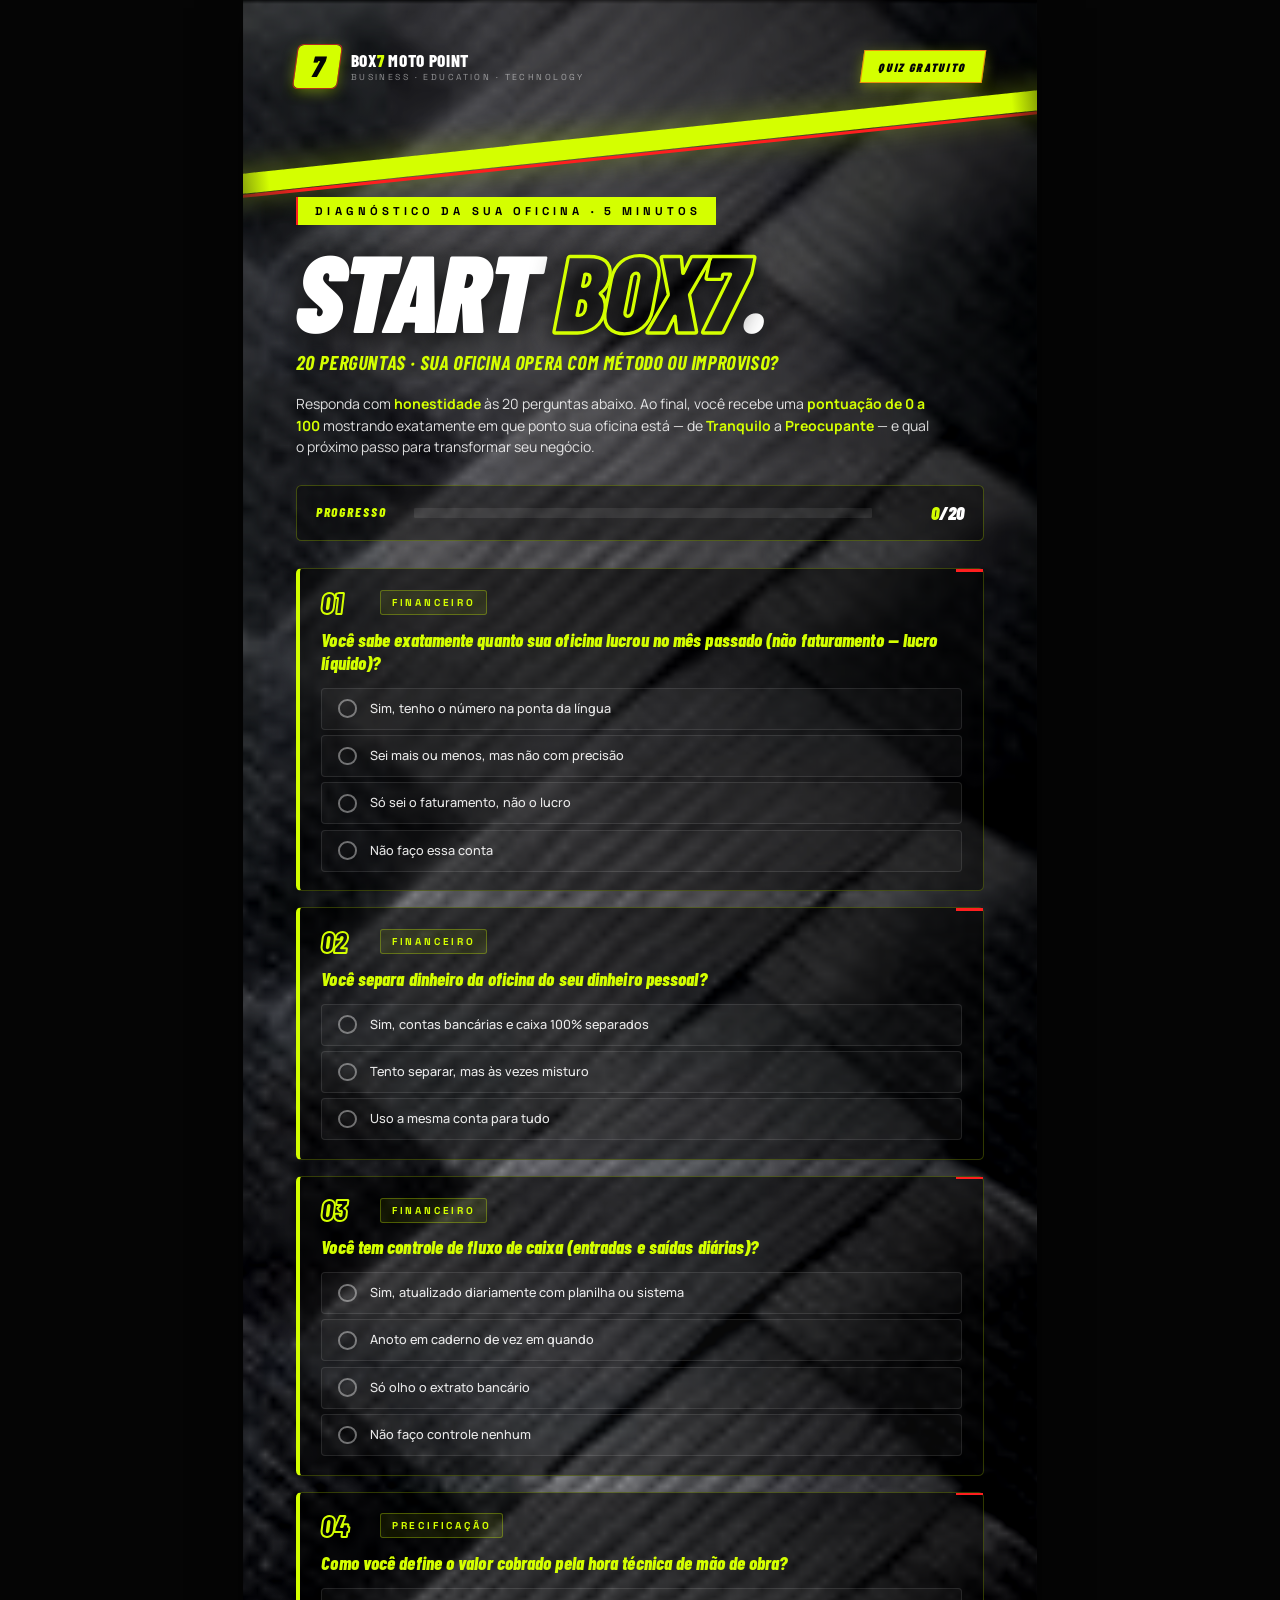
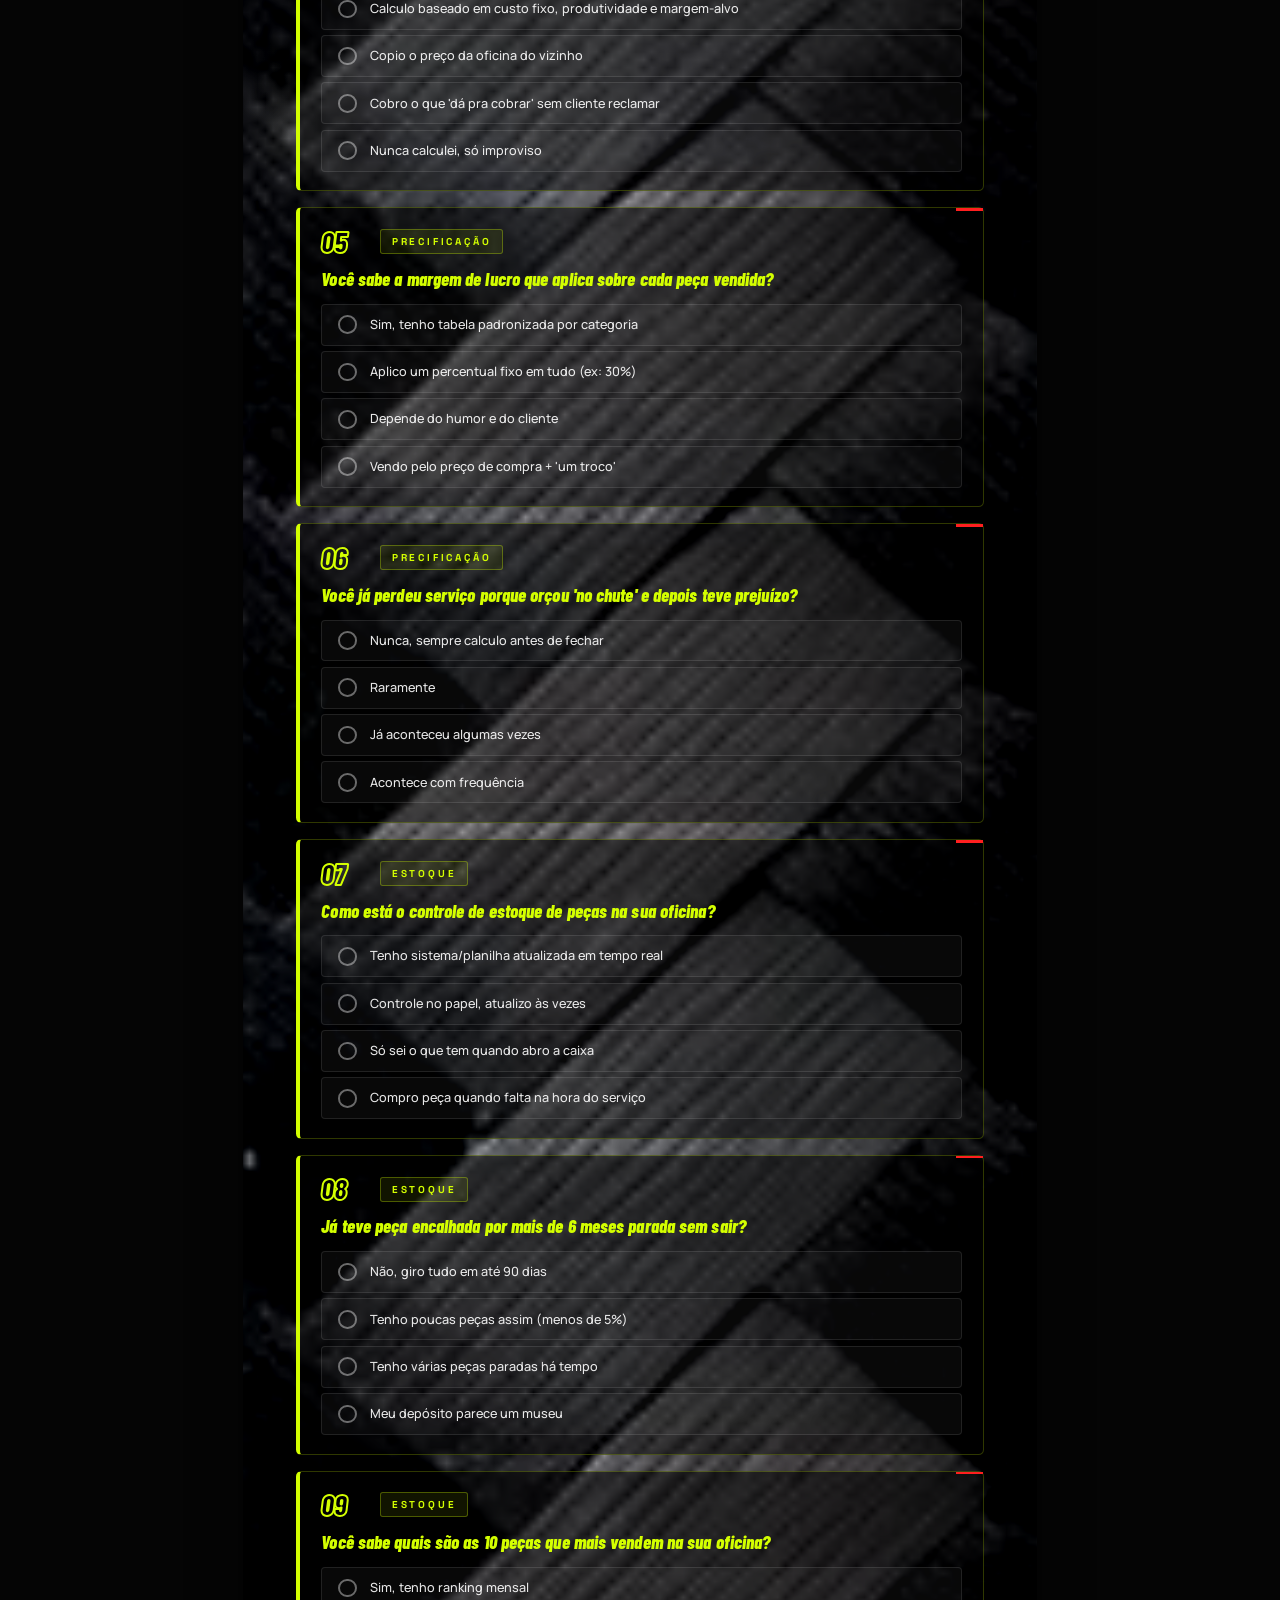
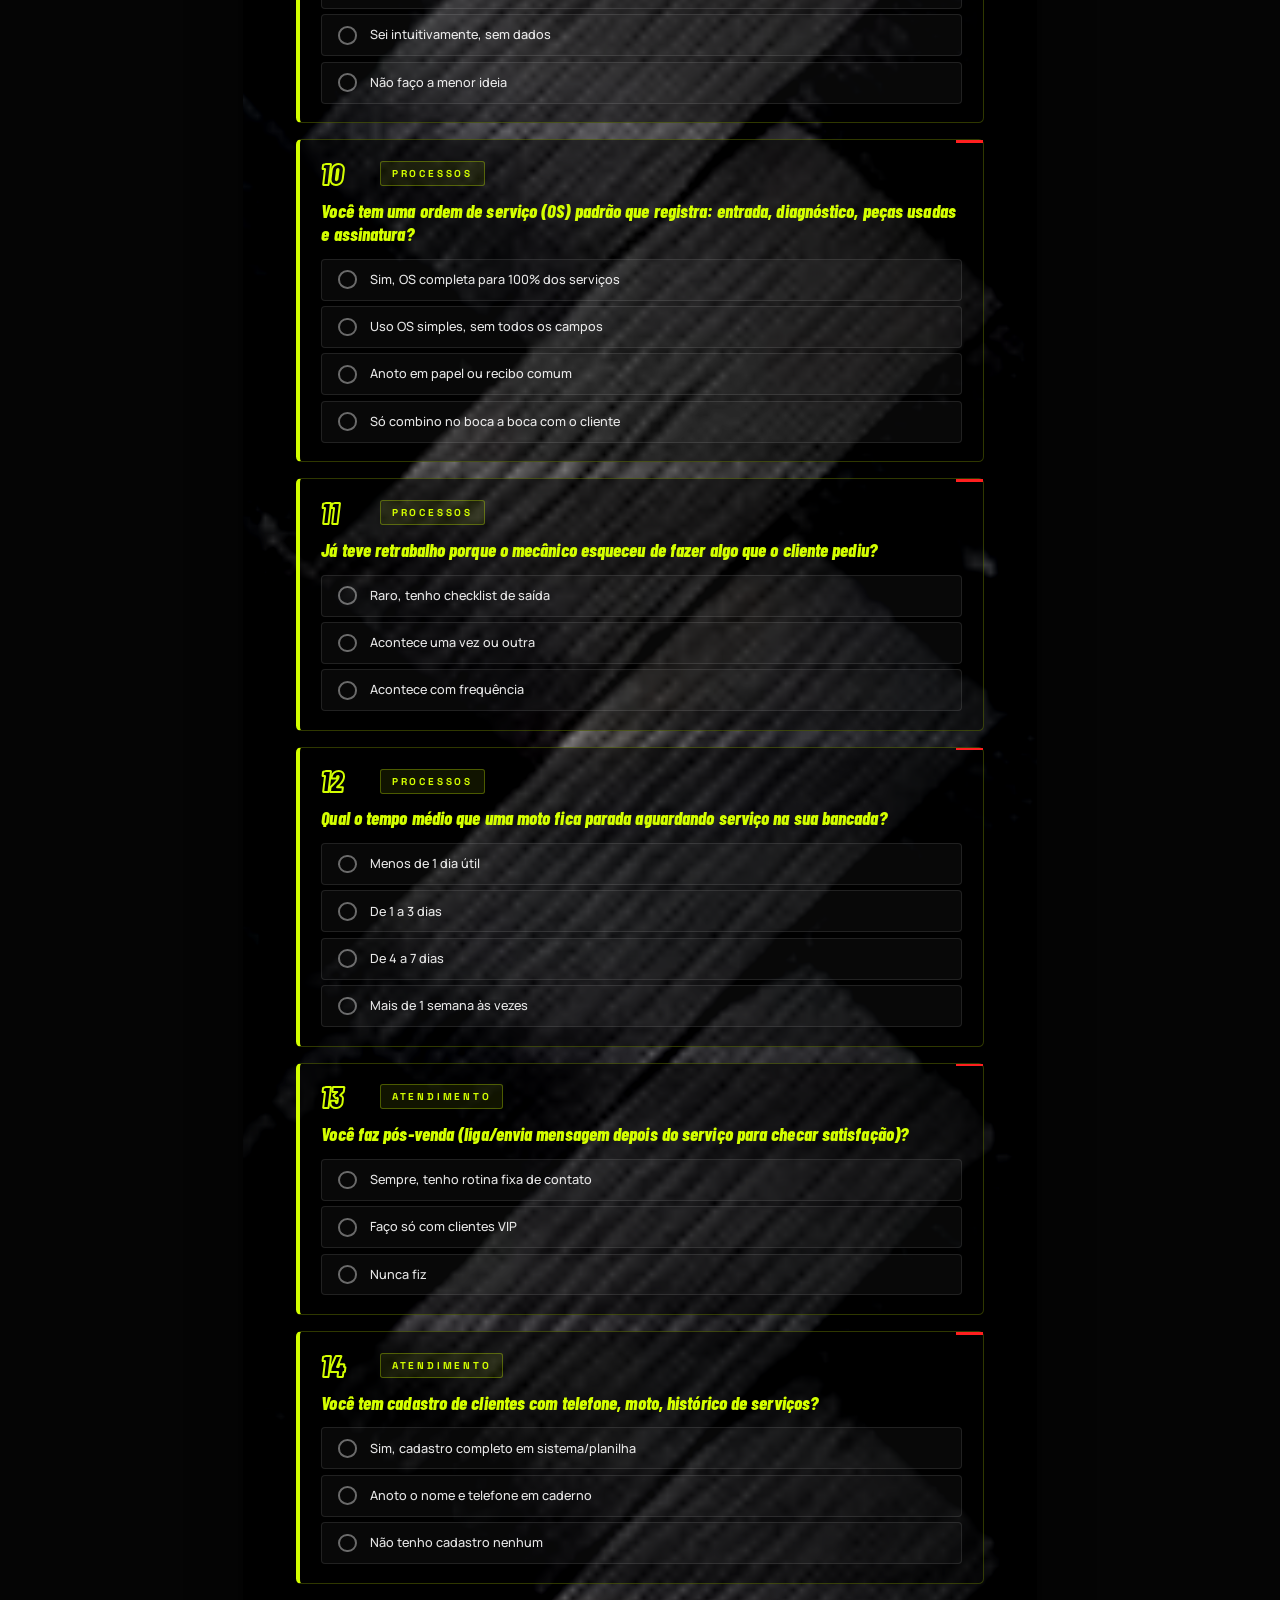
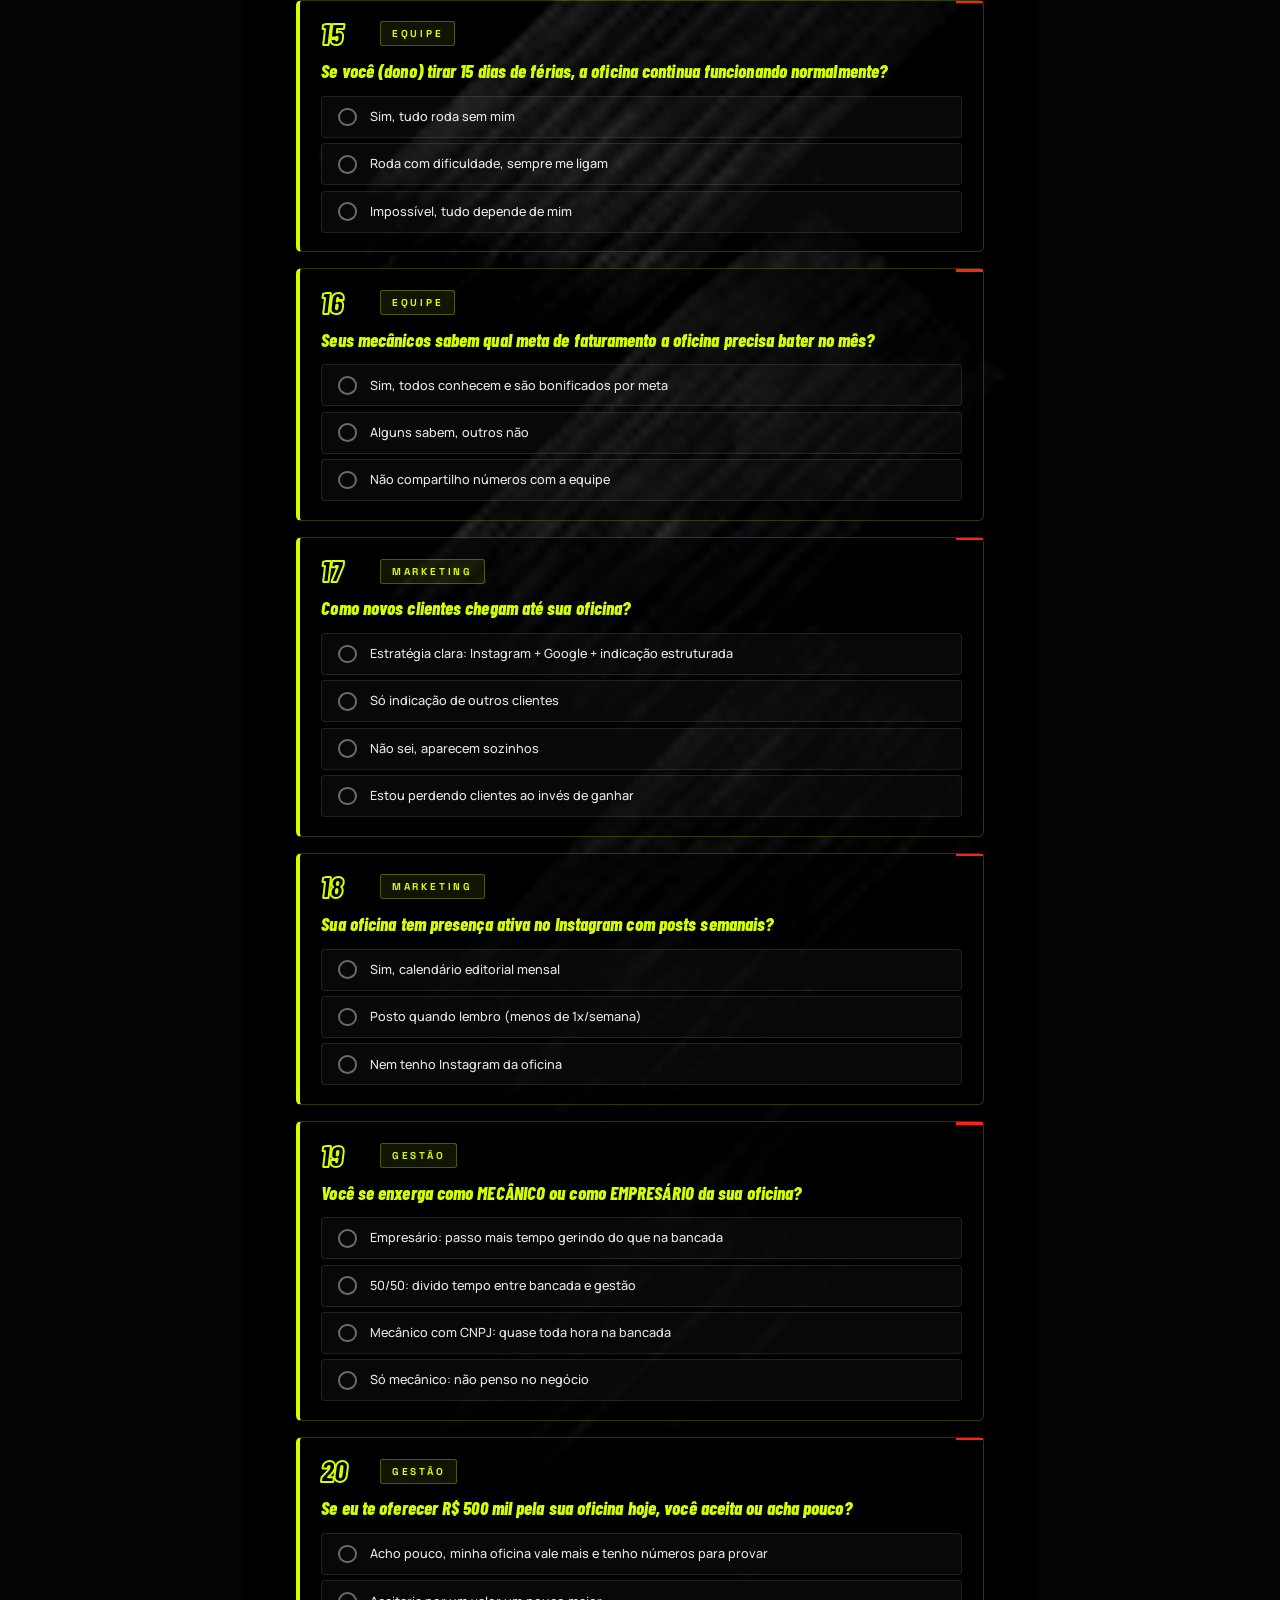
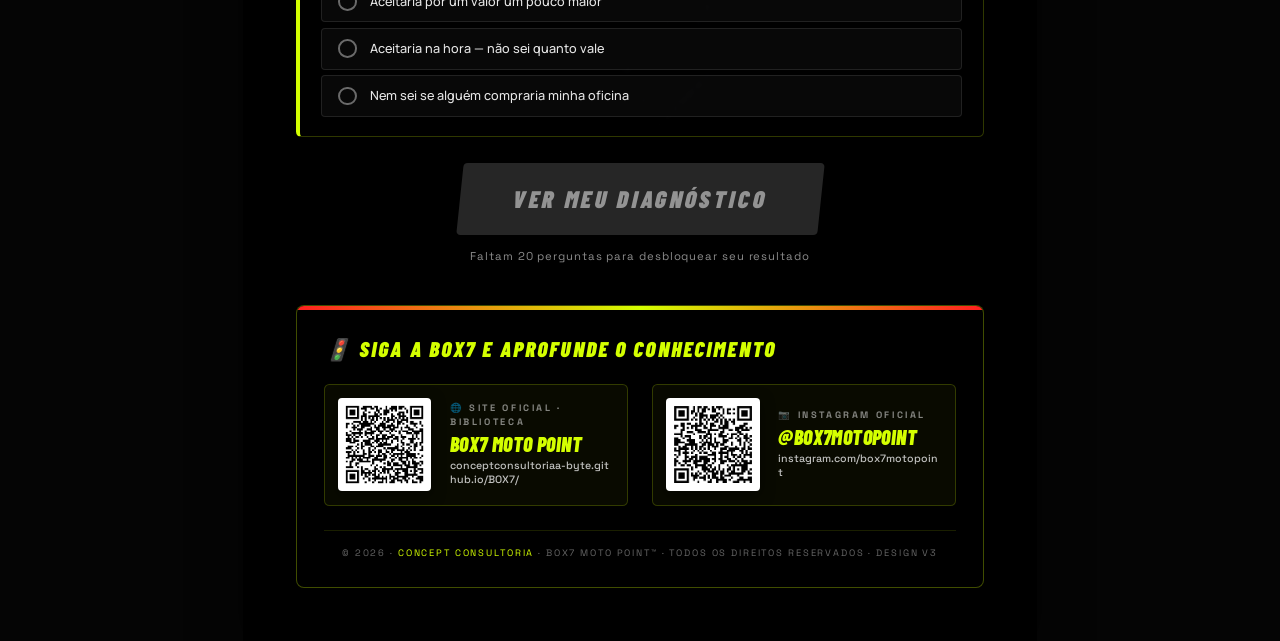
==== quiz/index.html @ afb358f2 "starte start" ====
<!DOCTYPE html>
<html lang="pt-BR">
<head>
<meta charset="UTF-8">
<meta name="viewport" content="width=device-width, initial-scale=1.0">
<title>START BOX7 · Diagnóstico da sua Oficina em 20 Perguntas</title>
<meta name="description" content="Descubra em 5 minutos se sua oficina de motos opera com método ou improviso. Quiz gratuito BOX7 Moto Point.">
<link rel="preconnect" href="https://fonts.googleapis.com">
<link rel="preconnect" href="https://fonts.gstatic.com" crossorigin>
<link href="https://fonts.googleapis.com/css2?family=Barlow+Condensed:ital,wght@0,600;0,700;0,800;0,900;1,700;1,800;1,900&family=Manrope:wght@400;500;600;700;800&family=Space+Grotesk:wght@400;500;600;700&display=swap" rel="stylesheet">

<style>
:root {
  --lemon: #D4FF00;
  --lemon-glow: #E8FF3A;
  --red: #FF1F1F;
  --red-dark: #C41010;
  --black: #050505;
  --white: #FFFFFF;
}

* { margin:0; padding:0; box-sizing:border-box; -webkit-print-color-adjust:exact; print-color-adjust:exact; }

html, body {
  font-family: 'Manrope', -apple-system, BlinkMacSystemFont, sans-serif;
  background: var(--black);
  color: var(--white);
  min-height: 100vh;
  line-height: 1.5;
}

/* ============ CONTAINER A4 ============ */
.a4-container {
  width: 21cm;
  max-width: 100%;
  margin: 0 auto;
  position: relative;
  background: var(--black);
  min-height: 29.7cm;
  overflow: hidden;
  box-shadow: 0 8px 40px rgba(0,0,0,0.5);
}

/* Fundo carbono */
.bg-carbon {
  position: absolute; inset: 0;
  background-image: url('[data-uri]');
  background-size: cover;
  background-position: center;
  filter: brightness(0.68) contrast(1.18);
  z-index: 0;
}
.bg-carbon::after {
  content:'';
  position: absolute; inset: 0;
  background:
    radial-gradient(ellipse at 30% 30%, transparent 20%, rgba(0,0,0,0.65) 85%, rgba(0,0,0,0.92) 100%),
    linear-gradient(180deg, rgba(0,0,0,0.35) 0%, transparent 25%, transparent 65%, rgba(0,0,0,0.6) 100%);
}

/* Faixas racing */
.stripe-lemon {
  position: absolute;
  top: 3.5cm; left: -6%;
  width: 112%; height: 15pt;
  background: linear-gradient(90deg, transparent 0%, var(--lemon) 8%, var(--lemon) 92%, transparent 100%);
  transform: rotate(-6deg);
  z-index: 2;
  box-shadow: 0 0 22pt rgba(212,255,0,0.35);
}
.stripe-red-thin {
  position: absolute;
  top: 4.05cm; left: -6%;
  width: 112%; height: 2pt;
  background: linear-gradient(90deg, transparent 0%, var(--red) 12%, var(--red) 88%, transparent 100%);
  transform: rotate(-6deg);
  z-index: 3;
}

/* ============ HEADER ============ */
.head {
  position: absolute;
  top: 1.2cm; left: 1.4cm; right: 1.4cm;
  z-index: 8;
  display: flex; justify-content: space-between; align-items: center;
}
.logo-badge { display: flex; gap: 9pt; align-items: center; }
.logo-icon {
  width: 32pt; height: 32pt;
  background: var(--lemon);
  border-radius: 4pt;
  display: flex; align-items: center; justify-content: center;
  font-family: 'Barlow Condensed', sans-serif;
  font-style: italic; font-weight: 900; font-size: 22pt;
  color: var(--black);
  transform: skew(-8deg);
  box-shadow: 0 3pt 10pt rgba(212,255,0,0.4);
  position: relative;
}
.logo-icon::after {
  content: ''; position: absolute; inset: -1pt;
  border: 1pt solid var(--red);
  border-radius: 4pt; opacity: 0.6;
}
.logo-text {
  font-family: 'Barlow Condensed', sans-serif;
  font-weight: 800; font-size: 13pt;
  color: var(--white); letter-spacing: 0.04em;
  line-height: 1; text-transform: uppercase;
}
.logo-text .yl { color: var(--lemon); }
.logo-text .sub {
  display: block;
  font-family: 'Space Grotesk', sans-serif;
  font-size: 6.5pt; font-weight: 400;
  color: rgba(255,255,255,0.5);
  letter-spacing: 0.28em; margin-top: 3pt;
}
.pill {
  padding: 5pt 12pt;
  background: var(--lemon);
  color: var(--black);
  font-family: 'Barlow Condensed', sans-serif;
  font-style: italic; font-weight: 900; font-size: 9pt;
  letter-spacing: 0.14em; text-transform: uppercase;
  transform: skew(-8deg);
  box-shadow: 0 3pt 10pt rgba(212,255,0,0.35);
  border: 0.6pt solid rgba(255,31,31,0.5);
}

/* ============ CONTEÚDO PRINCIPAL ============ */
.content {
  position: relative;
  z-index: 5;
  padding: 5.2cm 1.4cm 1.4cm 1.4cm;
}

/* HERO (título START BOX7) */
.hero { margin-bottom: 20pt; }
.hero-eyebrow {
  display: inline-block;
  font-family: 'Space Grotesk', sans-serif;
  font-weight: 700; font-size: 8.5pt;
  color: #000;
  letter-spacing: 0.36em;
  text-transform: uppercase;
  padding: 4pt 11pt 4pt 13pt;
  border-left: 2pt solid var(--red);
  background: var(--lemon);
  margin-bottom: 14pt;
}
.hero-title {
  font-family: 'Barlow Condensed', sans-serif;
  font-style: italic; font-weight: 900;
  font-size: 82pt; line-height: 0.85;
  letter-spacing: -0.025em;
  color: var(--white);
  text-transform: uppercase;
  transform: skew(-4deg);
  display: inline-block;
  text-shadow: 0 3pt 22pt rgba(0,0,0,0.85);
  margin-bottom: 4pt;
}
.hero-title .box7 {
  color: transparent;
  -webkit-text-stroke: 2.5pt var(--lemon);
  position: relative;
  display: inline-block;
}
.hero-subtitle {
  font-family: 'Barlow Condensed', sans-serif;
  font-style: italic; font-weight: 700;
  font-size: 15pt;
  color: var(--lemon);
  letter-spacing: 0.03em;
  text-transform: uppercase;
  transform: skew(-3deg);
  display: inline-block;
  margin-top: 4pt;
}
.hero-desc {
  font-family: 'Manrope', sans-serif;
  font-size: 10.5pt;
  color: rgba(255,255,255,0.85);
  line-height: 1.55;
  margin-top: 12pt;
  max-width: 17cm;
}
.hero-desc strong { color: var(--lemon); font-weight: 700; }

/* Progress bar */
.progress-wrap {
  margin-top: 16pt;
  padding: 10pt 14pt;
  background: rgba(0,0,0,0.4);
  border: 1pt solid rgba(212,255,0,0.25);
  border-radius: 4pt;
  display: flex; align-items: center; gap: 14pt;
}
.progress-lbl {
  font-family: 'Barlow Condensed', sans-serif;
  font-style: italic; font-weight: 800;
  font-size: 10pt; color: var(--lemon);
  letter-spacing: 0.14em; text-transform: uppercase;
  white-space: nowrap;
  min-width: 60pt;
}
.progress-track {
  flex: 1;
  height: 8pt;
  background: rgba(255,255,255,0.08);
  border-radius: 1pt;
  overflow: hidden;
  position: relative;
}
.progress-fill {
  height: 100%;
  background: linear-gradient(90deg, var(--lemon), var(--lemon-glow));
  width: 0%;
  transition: width 0.4s ease;
  box-shadow: 0 0 12pt rgba(212,255,0,0.5);
}
.progress-count {
  font-family: 'Barlow Condensed', sans-serif;
  font-style: italic; font-weight: 900;
  font-size: 14pt; color: var(--white);
  min-width: 55pt; text-align: right;
}
.progress-count .curr { color: var(--lemon); }

/* ============ QUESTION CARDS ============ */
.questions-wrap { margin-top: 20pt; }

.question {
  background: linear-gradient(180deg, rgba(0,0,0,0.55) 0%, rgba(0,0,0,0.45) 100%);
  border: 1pt solid rgba(212,255,0,0.22);
  border-left: 3pt solid var(--lemon);
  border-radius: 4pt;
  padding: 14pt 16pt;
  margin-bottom: 12pt;
  position: relative;
  transition: all 0.25s ease;
}
.question:hover {
  border-color: rgba(212,255,0,0.45);
  background: linear-gradient(180deg, rgba(212,255,0,0.04) 0%, rgba(0,0,0,0.45) 100%);
}
.question.answered {
  border-left-color: var(--lemon-glow);
  background: linear-gradient(180deg, rgba(212,255,0,0.06) 0%, rgba(0,0,0,0.45) 100%);
}
.question::before {
  content:'';
  position: absolute; top: 0; right: 0;
  width: 20pt; height: 2pt;
  background: var(--red);
}

.q-header {
  display: flex; align-items: center; gap: 10pt;
  margin-bottom: 8pt;
}
.q-num {
  font-family: 'Barlow Condensed', sans-serif;
  font-style: italic; font-weight: 900;
  font-size: 22pt;
  color: transparent;
  -webkit-text-stroke: 1.5pt var(--lemon);
  line-height: 1;
  min-width: 34pt;
}
.q-cat {
  font-family: 'Space Grotesk', sans-serif;
  font-weight: 700; font-size: 7.5pt;
  color: var(--lemon);
  letter-spacing: 0.28em;
  text-transform: uppercase;
  padding: 3pt 8pt;
  background: rgba(212,255,0,0.08);
  border: 0.6pt solid rgba(212,255,0,0.3);
  border-radius: 2pt;
}

.q-text {
  font-family: 'Barlow Condensed', sans-serif;
  font-style: italic; font-weight: 800;
  font-size: 14pt;
  color: var(--lemon);
  line-height: 1.25;
  letter-spacing: 0.005em;
  margin-bottom: 10pt;
}

.q-opts {
  display: flex;
  flex-direction: column;
  gap: 4pt;
}

.opt {
  display: block;
  cursor: pointer;
  position: relative;
}
.opt input[type="radio"] {
  position: absolute;
  opacity: 0;
  pointer-events: none;
}
.opt-box {
  display: flex;
  align-items: center;
  gap: 10pt;
  padding: 8pt 12pt;
  background: rgba(255,255,255,0.03);
  border: 1pt solid rgba(255,255,255,0.1);
  border-radius: 3pt;
  transition: all 0.2s ease;
}
.opt:hover .opt-box {
  background: rgba(212,255,0,0.05);
  border-color: rgba(212,255,0,0.35);
}
.opt-check {
  width: 14pt; height: 14pt;
  border-radius: 50%;
  border: 1.5pt solid rgba(255,255,255,0.4);
  flex-shrink: 0;
  position: relative;
  transition: all 0.2s ease;
}
.opt input[type="radio"]:checked + .opt-box {
  background: rgba(212,255,0,0.12);
  border-color: var(--lemon);
  box-shadow: 0 0 12pt rgba(212,255,0,0.15);
}
.opt input[type="radio"]:checked + .opt-box .opt-check {
  border-color: var(--lemon);
  background: var(--lemon);
  box-shadow: 0 0 8pt rgba(212,255,0,0.5);
}
.opt input[type="radio"]:checked + .opt-box .opt-check::after {
  content:'';
  position: absolute;
  top: 3pt; left: 3pt; right: 3pt; bottom: 3pt;
  background: var(--black);
  border-radius: 50%;
}
.opt-text {
  font-family: 'Manrope', sans-serif;
  font-size: 9.5pt;
  color: rgba(255,255,255,0.9);
  font-weight: 500;
  line-height: 1.4;
}
.opt input[type="radio"]:checked + .opt-box .opt-text {
  color: var(--white);
  font-weight: 600;
}

/* ============ MODAL DE CAPTURA DE LEAD ============ */
.modal-overlay {
  display: none;
  position: fixed;
  inset: 0;
  background: rgba(0,0,0,0.88);
  backdrop-filter: blur(6pt);
  -webkit-backdrop-filter: blur(6pt);
  z-index: 999;
  align-items: center;
  justify-content: center;
  padding: 20pt;
  animation: fadeIn 0.3s ease;
}
.modal-overlay.show { display: flex; }
@keyframes fadeIn {
  from { opacity: 0; }
  to { opacity: 1; }
}

.modal-box {
  background: linear-gradient(180deg, #0a0a0a 0%, #050505 100%);
  border: 1.5pt solid var(--lemon);
  border-radius: 8pt;
  padding: 32pt 30pt;
  max-width: 18cm;
  width: 100%;
  position: relative;
  overflow: hidden;
  box-shadow: 0 20pt 60pt rgba(0,0,0,0.8), 0 0 40pt rgba(212,255,0,0.15);
  animation: modalUp 0.4s cubic-bezier(0.2, 0.9, 0.3, 1.2);
}
@keyframes modalUp {
  from { opacity: 0; transform: translateY(30pt) scale(0.95); }
  to { opacity: 1; transform: translateY(0) scale(1); }
}

.modal-box::before {
  content:'';
  position: absolute;
  top: 0; left: 0; right: 0;
  height: 4pt;
  background: linear-gradient(90deg, var(--red), var(--lemon), var(--red));
}

.modal-carbon {
  position: absolute;
  inset: 0;
  background-image: url('[data-uri]');
  background-size: cover;
  background-position: center;
  filter: brightness(0.35) contrast(1.2);
  opacity: 0.5;
  z-index: 0;
}

.modal-content { position: relative; z-index: 2; }

.modal-eyebrow {
  display: inline-block;
  font-family: 'Space Grotesk', sans-serif;
  font-weight: 700; font-size: 8pt;
  color: #000;
  letter-spacing: 0.36em;
  text-transform: uppercase;
  padding: 4pt 11pt 4pt 13pt;
  border-left: 2pt solid var(--red);
  background: var(--lemon);
  margin-bottom: 14pt;
}

.modal-title {
  font-family: 'Barlow Condensed', sans-serif;
  font-style: italic; font-weight: 900;
  font-size: 42pt; line-height: 0.9;
  color: var(--white);
  text-transform: uppercase;
  transform: skew(-4deg);
  display: inline-block;
  margin-bottom: 8pt;
  text-shadow: 0 3pt 22pt rgba(0,0,0,0.85);
}
.modal-title .flash {
  color: transparent;
  -webkit-text-stroke: 2pt var(--lemon);
}

.modal-subtitle {
  font-family: 'Barlow Condensed', sans-serif;
  font-style: italic; font-weight: 700;
  font-size: 13pt;
  color: var(--lemon);
  letter-spacing: 0.03em;
  text-transform: uppercase;
  transform: skew(-3deg);
  display: inline-block;
  margin-bottom: 14pt;
}

.modal-desc {
  font-family: 'Manrope', sans-serif;
  font-size: 10.5pt;
  color: rgba(255,255,255,0.85);
  line-height: 1.55;
  margin-bottom: 18pt;
}
.modal-desc strong { color: var(--lemon); font-weight: 700; }

.form-group {
  margin-bottom: 12pt;
}
.form-label {
  display: block;
  font-family: 'Space Grotesk', sans-serif;
  font-weight: 700; font-size: 8pt;
  color: rgba(255,255,255,0.55);
  letter-spacing: 0.24em;
  text-transform: uppercase;
  margin-bottom: 5pt;
}
.form-label .req { color: var(--red); font-weight: 900; margin-left: 3pt; }
.form-label .opt {
  color: rgba(255,255,255,0.35);
  font-weight: 500;
  margin-left: 6pt;
  text-transform: lowercase;
  letter-spacing: 0.05em;
}
.form-input {
  width: 100%;
  padding: 12pt 14pt;
  background: rgba(255,255,255,0.04);
  border: 1pt solid rgba(212,255,0,0.25);
  border-radius: 4pt;
  font-family: 'Manrope', sans-serif;
  font-size: 11pt;
  color: var(--white);
  transition: all 0.2s ease;
  outline: none;
}
.form-input:focus {
  border-color: var(--lemon);
  background: rgba(212,255,0,0.05);
  box-shadow: 0 0 0 3pt rgba(212,255,0,0.15);
}
.form-input::placeholder {
  color: rgba(255,255,255,0.35);
  font-weight: 400;
}
.form-input.error {
  border-color: var(--red);
  background: rgba(255,31,31,0.05);
  box-shadow: 0 0 0 3pt rgba(255,31,31,0.15);
}
.form-error {
  display: none;
  margin-top: 4pt;
  font-family: 'Space Grotesk', sans-serif;
  font-size: 8pt;
  color: var(--red);
  font-weight: 600;
}
.form-error.show { display: block; }

.form-consent {
  display: flex;
  align-items: flex-start;
  gap: 8pt;
  margin-top: 14pt;
  margin-bottom: 18pt;
  padding: 10pt 12pt;
  background: rgba(0,0,0,0.4);
  border: 1pt solid rgba(255,255,255,0.1);
  border-radius: 3pt;
  cursor: pointer;
  user-select: none;
}
.form-consent input[type="checkbox"] {
  margin-top: 2pt;
  accent-color: var(--lemon);
  cursor: pointer;
  width: 14pt;
  height: 14pt;
  flex-shrink: 0;
}
.form-consent-text {
  font-family: 'Space Grotesk', sans-serif;
  font-size: 8.5pt;
  color: rgba(255,255,255,0.75);
  line-height: 1.45;
}
.form-consent-text strong { color: var(--lemon); }

.btn-modal {
  display: block;
  width: 100%;
  padding: 15pt 20pt;
  background: linear-gradient(90deg, var(--lemon) 0%, var(--lemon-glow) 100%);
  color: var(--black);
  font-family: 'Barlow Condensed', sans-serif;
  font-style: italic; font-weight: 900;
  font-size: 16pt;
  letter-spacing: 0.14em;
  text-transform: uppercase;
  border: none;
  border-radius: 3pt;
  cursor: pointer;
  box-shadow: 0 6pt 24pt rgba(212,255,0,0.4);
  transition: all 0.25s ease;
  transform: skew(-4deg);
}
.btn-modal:hover {
  transform: skew(-4deg) translateY(-2pt);
  box-shadow: 0 8pt 30pt rgba(212,255,0,0.55);
}
.btn-modal:disabled {
  background: rgba(255,255,255,0.15);
  color: rgba(255,255,255,0.5);
  cursor: not-allowed;
  box-shadow: none;
  transform: skew(-4deg);
}
.btn-modal-inner {
  display: inline-block;
  transform: skew(4deg);
}

.modal-skip {
  display: block;
  margin-top: 10pt;
  text-align: center;
  background: none;
  border: none;
  color: rgba(255,255,255,0.4);
  font-family: 'Space Grotesk', sans-serif;
  font-size: 8pt;
  letter-spacing: 0.14em;
  text-transform: uppercase;
  cursor: pointer;
  padding: 8pt;
  text-decoration: underline;
  text-underline-offset: 2pt;
}
.modal-skip:hover { color: rgba(255,255,255,0.7); }

/* ============ BOTÃO WHATSAPP SHARE ============ */
.btn-share-wa {
  display: block;
  width: 100%;
  margin-top: 12pt;
  padding: 13pt 20pt;
  background: linear-gradient(90deg, #25D366 0%, #128C7E 100%);
  color: var(--white);
  font-family: 'Barlow Condensed', sans-serif;
  font-style: italic; font-weight: 900;
  font-size: 14pt;
  letter-spacing: 0.12em;
  text-transform: uppercase;
  border: none;
  border-radius: 3pt;
  cursor: pointer;
  text-align: center;
  text-decoration: none;
  transform: skew(-4deg);
  box-shadow: 0 5pt 20pt rgba(37,211,102,0.35);
  transition: all 0.25s ease;
  position: relative;
  overflow: hidden;
}
.btn-share-wa:hover {
  transform: skew(-4deg) translateY(-2pt);
  box-shadow: 0 7pt 26pt rgba(37,211,102,0.5);
}
.btn-share-wa .em { color: var(--lemon); }
.btn-share-wa .wa-icon {
  display: inline-block;
  margin-right: 8pt;
  font-size: 16pt;
  vertical-align: middle;
}
.btn-share-wa-inner { display: inline-block; transform: skew(4deg); }

/* ============ SUBMIT / RESULT ============ */
.submit-block {
  margin-top: 20pt;
  text-align: center;
}
.btn-submit {
  display: inline-block;
  padding: 16pt 40pt;
  background: linear-gradient(90deg, var(--lemon) 0%, var(--lemon-glow) 100%);
  color: var(--black);
  font-family: 'Barlow Condensed', sans-serif;
  font-style: italic; font-weight: 900;
  font-size: 18pt;
  letter-spacing: 0.14em;
  text-transform: uppercase;
  transform: skew(-6deg);
  border: none;
  border-radius: 3pt;
  cursor: pointer;
  box-shadow: 0 6pt 24pt rgba(212,255,0,0.4);
  position: relative;
  transition: all 0.25s ease;
}
.btn-submit:hover {
  transform: skew(-6deg) translateY(-2pt);
  box-shadow: 0 8pt 30pt rgba(212,255,0,0.55);
}
.btn-submit:disabled {
  background: rgba(255,255,255,0.15);
  color: rgba(255,255,255,0.5);
  cursor: not-allowed;
  box-shadow: none;
}
.submit-hint {
  margin-top: 10pt;
  font-family: 'Space Grotesk', sans-serif;
  font-size: 8.5pt;
  color: rgba(255,255,255,0.55);
  letter-spacing: 0.08em;
}

/* RESULT PANEL */
.result-panel {
  display: none;
  margin-top: 24pt;
  padding: 24pt 22pt;
  background: linear-gradient(180deg, rgba(0,0,0,0.75) 0%, rgba(0,0,0,0.55) 100%);
  border: 1.5pt solid var(--lemon);
  border-radius: 6pt;
  box-shadow: 0 8pt 40pt rgba(0,0,0,0.6);
  position: relative;
  overflow: hidden;
}
.result-panel::before {
  content:'';
  position: absolute;
  top: 0; left: 0; right: 0;
  height: 4pt;
  background: linear-gradient(90deg, var(--red), var(--lemon), var(--red));
}
.result-panel.show { display: block; animation: fadeUp 0.6s ease; }
@keyframes fadeUp {
  from { opacity: 0; transform: translateY(20pt); }
  to { opacity: 1; transform: translateY(0); }
}

.result-eyebrow {
  display: inline-block;
  font-family: 'Space Grotesk', sans-serif;
  font-weight: 700; font-size: 8pt;
  color: #000;
  letter-spacing: 0.36em;
  text-transform: uppercase;
  padding: 3pt 10pt 3pt 12pt;
  border-left: 2pt solid var(--red);
  background: var(--lemon);
  margin-bottom: 14pt;
}

.result-score-block {
  display: flex;
  align-items: center;
  gap: 22pt;
  margin-bottom: 16pt;
}
.result-score {
  font-family: 'Barlow Condensed', sans-serif;
  font-style: italic; font-weight: 900;
  font-size: 90pt;
  line-height: 0.85;
  color: transparent;
  -webkit-text-stroke: 3pt var(--lemon);
  position: relative;
  transform: skew(-6deg);
  display: inline-block;
  filter: drop-shadow(0 0 22pt rgba(212,255,0,0.4));
}
.result-score::before {
  content: attr(data-score);
  position: absolute; top: 0; left: 0;
  color: transparent;
  -webkit-text-stroke: 1pt #000;
}
.result-total {
  font-family: 'Space Grotesk', sans-serif;
  font-size: 12pt;
  color: rgba(255,255,255,0.55);
  font-weight: 500;
  letter-spacing: 0.1em;
}
.result-diag-lbl {
  font-family: 'Barlow Condensed', sans-serif;
  font-style: italic; font-weight: 900;
  font-size: 30pt;
  text-transform: uppercase;
  letter-spacing: 0.02em;
  transform: skew(-4deg);
  display: inline-block;
  margin-bottom: 6pt;
}
.result-desc {
  font-family: 'Manrope', sans-serif;
  font-size: 11pt;
  color: rgba(255,255,255,0.9);
  line-height: 1.55;
  margin-bottom: 14pt;
}
.result-desc strong { color: var(--lemon); }

/* Barra visual das zonas */
.zones-bar {
  display: flex;
  gap: 2pt;
  margin-bottom: 16pt;
  border-radius: 3pt;
  overflow: hidden;
  height: 14pt;
  position: relative;
}
.zone-seg {
  flex: 1;
  position: relative;
  opacity: 0.35;
  transition: opacity 0.3s ease;
}
.zone-seg.active { opacity: 1; box-shadow: 0 0 12pt currentColor; }
.zone-seg-lbl {
  position: absolute;
  bottom: -14pt;
  left: 50%;
  transform: translateX(-50%);
  font-family: 'Space Grotesk', sans-serif;
  font-size: 6pt;
  font-weight: 700;
  letter-spacing: 0.1em;
  color: rgba(255,255,255,0.5);
  white-space: nowrap;
  text-transform: uppercase;
}
.zone-seg.active .zone-seg-lbl { color: currentColor; }

/* Recomendação de ebook */
.recommend {
  margin-top: 26pt;
  padding: 14pt;
  background: rgba(212,255,0,0.08);
  border: 1pt solid rgba(212,255,0,0.35);
  border-left: 3pt solid var(--lemon);
  border-radius: 3pt;
  display: grid;
  grid-template-columns: auto 1fr;
  gap: 14pt;
  align-items: center;
}
.recommend-cover {
  width: 80pt;
  aspect-ratio: 3/4;
  object-fit: cover;
  border-radius: 3pt;
  border: 1pt solid rgba(212,255,0,0.4);
  box-shadow: 0 4pt 14pt rgba(0,0,0,0.5);
}
.recommend-txt { }
.recommend-tag {
  font-family: 'Space Grotesk', sans-serif;
  font-weight: 700; font-size: 7.5pt;
  color: var(--red);
  letter-spacing: 0.28em; text-transform: uppercase;
  margin-bottom: 4pt;
}
.recommend-name {
  font-family: 'Barlow Condensed', sans-serif;
  font-style: italic; font-weight: 900;
  font-size: 17pt;
  color: var(--white);
  text-transform: uppercase;
  transform: skew(-3deg);
  display: inline-block;
  margin-bottom: 4pt;
}
.recommend-desc {
  font-family: 'Manrope', sans-serif;
  font-size: 9pt;
  color: rgba(255,255,255,0.75);
  line-height: 1.4;
}

/* CTA botão principal */
.cta-final {
  margin-top: 18pt;
  display: block;
  text-align: center;
  text-decoration: none;
  padding: 14pt 30pt;
  background: linear-gradient(90deg, var(--red) 0%, var(--red-dark) 100%);
  color: var(--white);
  font-family: 'Barlow Condensed', sans-serif;
  font-style: italic; font-weight: 900;
  font-size: 15pt;
  letter-spacing: 0.14em;
  text-transform: uppercase;
  transform: skew(-4deg);
  border-radius: 3pt;
  box-shadow: 0 6pt 24pt rgba(255,31,31,0.4);
  transition: all 0.25s ease;
}
.cta-final:hover {
  transform: skew(-4deg) translateY(-2pt);
  box-shadow: 0 8pt 30pt rgba(255,31,31,0.55);
}
.cta-final .em { color: var(--lemon); }
.cta-restart {
  display: inline-block;
  margin-top: 10pt;
  padding: 8pt 18pt;
  background: transparent;
  color: rgba(255,255,255,0.7);
  border: 1pt solid rgba(255,255,255,0.25);
  border-radius: 3pt;
  font-family: 'Space Grotesk', sans-serif;
  font-size: 8.5pt;
  font-weight: 600;
  letter-spacing: 0.14em;
  text-transform: uppercase;
  cursor: pointer;
  text-decoration: none;
}
.cta-restart:hover {
  border-color: var(--lemon);
  color: var(--lemon);
}

/* ============ FOOTER · RODAPÉ DESTACADO ============ */
.footer-block {
  margin-top: 30pt;
  padding: 20pt;
  background: linear-gradient(180deg, rgba(0,0,0,0.85) 0%, rgba(0,0,0,0.7) 100%);
  border: 1pt solid rgba(212,255,0,0.3);
  border-radius: 6pt;
  position: relative;
  overflow: hidden;
}
.footer-block::before {
  content:'';
  position: absolute; top: 0; left: 0; right: 0;
  height: 3pt;
  background: linear-gradient(90deg, var(--red), var(--lemon), var(--red));
}
.footer-title {
  font-family: 'Barlow Condensed', sans-serif;
  font-style: italic; font-weight: 900;
  font-size: 16pt;
  color: var(--lemon);
  text-transform: uppercase;
  letter-spacing: 0.1em;
  margin-bottom: 14pt;
  transform: skew(-3deg);
  display: inline-block;
}

.footer-grid {
  display: grid;
  grid-template-columns: 1fr 1fr;
  gap: 18pt;
}
.footer-item {
  display: flex;
  gap: 14pt;
  align-items: center;
  padding: 10pt;
  background: rgba(212,255,0,0.04);
  border: 1pt solid rgba(212,255,0,0.2);
  border-radius: 4pt;
  transition: all 0.2s ease;
  text-decoration: none;
  color: inherit;
}
.footer-item:hover {
  border-color: var(--lemon);
  background: rgba(212,255,0,0.1);
  box-shadow: 0 4pt 20pt rgba(212,255,0,0.15);
}
.footer-qr {
  width: 70pt; height: 70pt;
  border-radius: 3pt;
  background: var(--white);
  padding: 3pt;
  flex-shrink: 0;
  box-shadow: 0 3pt 10pt rgba(0,0,0,0.5);
}
.footer-qr img {
  width: 100%; height: 100%;
  object-fit: contain;
  display: block;
}
.footer-item-info { flex: 1; min-width: 0; }
.footer-item-label {
  font-family: 'Space Grotesk', sans-serif;
  font-weight: 700; font-size: 7pt;
  color: rgba(255,255,255,0.5);
  letter-spacing: 0.28em;
  text-transform: uppercase;
  margin-bottom: 3pt;
}
.footer-item-name {
  font-family: 'Barlow Condensed', sans-serif;
  font-style: italic; font-weight: 900;
  font-size: 15pt;
  color: var(--lemon);
  text-transform: uppercase;
  line-height: 1;
  margin-bottom: 4pt;
  letter-spacing: 0.02em;
}
.footer-item-url {
  font-family: 'Space Grotesk', sans-serif;
  font-size: 8pt;
  color: rgba(255,255,255,0.75);
  font-weight: 500;
  word-break: break-all;
  line-height: 1.3;
}

/* Copyright */
.copyright {
  margin-top: 18pt;
  padding-top: 12pt;
  border-top: 1pt solid rgba(212,255,0,0.12);
  text-align: center;
  font-family: 'Space Grotesk', sans-serif;
  font-size: 7pt;
  color: rgba(255,255,255,0.4);
  letter-spacing: 0.2em;
  text-transform: uppercase;
}
.copyright .yl { color: var(--lemon); }

/* ============ RESPONSIVE ============ */
@media (max-width: 800px) {
  .a4-container { width: 100%; min-height: auto; }
  .content { padding: 4.5cm 5% 5% 5%; }
  .hero-title { font-size: 48pt; }
  .hero-subtitle { font-size: 12pt; }
  .q-text { font-size: 12pt; }
  .footer-grid { grid-template-columns: 1fr; }
  .result-score { font-size: 60pt; }
  .result-score-block { flex-direction: column; align-items: flex-start; gap: 8pt; }
  .result-diag-lbl { font-size: 24pt; }
  .recommend { grid-template-columns: 1fr; text-align: center; }
  .recommend-cover { margin: 0 auto; width: 100pt; }
}

@media print {
  body { background: var(--white); }
  .a4-container { box-shadow: none; }
}
</style>
</head>
<body>

<div class="a4-container">
  <div class="bg-carbon"></div>
  <div class="stripe-lemon"></div>
  <div class="stripe-red-thin"></div>

  <!-- HEADER -->
  <div class="head">
    <div class="logo-badge">
      <div class="logo-icon">7</div>
      <div class="logo-text">BOX<span class="yl">7</span> MOTO POINT
        <span class="sub">BUSINESS · EDUCATION · TECHNOLOGY</span>
      </div>
    </div>
    <div class="pill">QUIZ GRATUITO</div>
  </div>

  <div class="content">

    <!-- HERO -->
    <div class="hero">
      <div class="hero-eyebrow">DIAGNÓSTICO DA SUA OFICINA · 5 MINUTOS</div>
      <div class="hero-title">START <span class="box7">BOX7</span>.</div>
      <div class="hero-subtitle">20 perguntas · Sua oficina opera com método ou improviso?</div>
      <p class="hero-desc">
        Responda com <strong>honestidade</strong> às 20 perguntas abaixo. Ao final, você recebe uma <strong>pontuação de 0 a 100</strong> mostrando exatamente em que ponto sua oficina está — de <strong>Tranquilo</strong> a <strong>Preocupante</strong> — e qual o próximo passo para transformar seu negócio.
      </p>
    </div>

    <!-- PROGRESS -->
    <div class="progress-wrap">
      <div class="progress-lbl">PROGRESSO</div>
      <div class="progress-track"><div class="progress-fill" id="progressFill"></div></div>
      <div class="progress-count"><span class="curr" id="progressCurr">0</span>/20</div>
    </div>

    <!-- QUESTIONS -->
    <div class="questions-wrap" id="questionsWrap">

  <div class="question" data-idx="0">
    <div class="q-header">
      <div class="q-num">01</div>
      <div class="q-cat">FINANCEIRO</div>
    </div>
    <div class="q-text">Você sabe exatamente quanto sua oficina lucrou no mês passado (não faturamento — lucro líquido)?</div>
    <div class="q-opts">
      <label class="opt">
        <input type="radio" name="q0" value="5" data-q="0">
        <span class="opt-box">
          <span class="opt-check"></span>
          <span class="opt-text">Sim, tenho o número na ponta da língua</span>
        </span>
      </label>
      <label class="opt">
        <input type="radio" name="q0" value="3" data-q="0">
        <span class="opt-box">
          <span class="opt-check"></span>
          <span class="opt-text">Sei mais ou menos, mas não com precisão</span>
        </span>
      </label>
      <label class="opt">
        <input type="radio" name="q0" value="1" data-q="0">
        <span class="opt-box">
          <span class="opt-check"></span>
          <span class="opt-text">Só sei o faturamento, não o lucro</span>
        </span>
      </label>
      <label class="opt">
        <input type="radio" name="q0" value="0" data-q="0">
        <span class="opt-box">
          <span class="opt-check"></span>
          <span class="opt-text">Não faço essa conta</span>
        </span>
      </label>
    </div>
  </div>

  <div class="question" data-idx="1">
    <div class="q-header">
      <div class="q-num">02</div>
      <div class="q-cat">FINANCEIRO</div>
    </div>
    <div class="q-text">Você separa dinheiro da oficina do seu dinheiro pessoal?</div>
    <div class="q-opts">
      <label class="opt">
        <input type="radio" name="q1" value="5" data-q="1">
        <span class="opt-box">
          <span class="opt-check"></span>
          <span class="opt-text">Sim, contas bancárias e caixa 100% separados</span>
        </span>
      </label>
      <label class="opt">
        <input type="radio" name="q1" value="2" data-q="1">
        <span class="opt-box">
          <span class="opt-check"></span>
          <span class="opt-text">Tento separar, mas às vezes misturo</span>
        </span>
      </label>
      <label class="opt">
        <input type="radio" name="q1" value="0" data-q="1">
        <span class="opt-box">
          <span class="opt-check"></span>
          <span class="opt-text">Uso a mesma conta para tudo</span>
        </span>
      </label>
    </div>
  </div>

  <div class="question" data-idx="2">
    <div class="q-header">
      <div class="q-num">03</div>
      <div class="q-cat">FINANCEIRO</div>
    </div>
    <div class="q-text">Você tem controle de fluxo de caixa (entradas e saídas diárias)?</div>
    <div class="q-opts">
      <label class="opt">
        <input type="radio" name="q2" value="5" data-q="2">
        <span class="opt-box">
          <span class="opt-check"></span>
          <span class="opt-text">Sim, atualizado diariamente com planilha ou sistema</span>
        </span>
      </label>
      <label class="opt">
        <input type="radio" name="q2" value="2" data-q="2">
        <span class="opt-box">
          <span class="opt-check"></span>
          <span class="opt-text">Anoto em caderno de vez em quando</span>
        </span>
      </label>
      <label class="opt">
        <input type="radio" name="q2" value="1" data-q="2">
        <span class="opt-box">
          <span class="opt-check"></span>
          <span class="opt-text">Só olho o extrato bancário</span>
        </span>
      </label>
      <label class="opt">
        <input type="radio" name="q2" value="0" data-q="2">
        <span class="opt-box">
          <span class="opt-check"></span>
          <span class="opt-text">Não faço controle nenhum</span>
        </span>
      </label>
    </div>
  </div>

  <div class="question" data-idx="3">
    <div class="q-header">
      <div class="q-num">04</div>
      <div class="q-cat">PRECIFICAÇÃO</div>
    </div>
    <div class="q-text">Como você define o valor cobrado pela hora técnica de mão de obra?</div>
    <div class="q-opts">
      <label class="opt">
        <input type="radio" name="q3" value="5" data-q="3">
        <span class="opt-box">
          <span class="opt-check"></span>
          <span class="opt-text">Calculo baseado em custo fixo, produtividade e margem-alvo</span>
        </span>
      </label>
      <label class="opt">
        <input type="radio" name="q3" value="1" data-q="3">
        <span class="opt-box">
          <span class="opt-check"></span>
          <span class="opt-text">Copio o preço da oficina do vizinho</span>
        </span>
      </label>
      <label class="opt">
        <input type="radio" name="q3" value="1" data-q="3">
        <span class="opt-box">
          <span class="opt-check"></span>
          <span class="opt-text">Cobro o que 'dá pra cobrar' sem cliente reclamar</span>
        </span>
      </label>
      <label class="opt">
        <input type="radio" name="q3" value="0" data-q="3">
        <span class="opt-box">
          <span class="opt-check"></span>
          <span class="opt-text">Nunca calculei, só improviso</span>
        </span>
      </label>
    </div>
  </div>

  <div class="question" data-idx="4">
    <div class="q-header">
      <div class="q-num">05</div>
      <div class="q-cat">PRECIFICAÇÃO</div>
    </div>
    <div class="q-text">Você sabe a margem de lucro que aplica sobre cada peça vendida?</div>
    <div class="q-opts">
      <label class="opt">
        <input type="radio" name="q4" value="5" data-q="4">
        <span class="opt-box">
          <span class="opt-check"></span>
          <span class="opt-text">Sim, tenho tabela padronizada por categoria</span>
        </span>
      </label>
      <label class="opt">
        <input type="radio" name="q4" value="3" data-q="4">
        <span class="opt-box">
          <span class="opt-check"></span>
          <span class="opt-text">Aplico um percentual fixo em tudo (ex: 30%)</span>
        </span>
      </label>
      <label class="opt">
        <input type="radio" name="q4" value="1" data-q="4">
        <span class="opt-box">
          <span class="opt-check"></span>
          <span class="opt-text">Depende do humor e do cliente</span>
        </span>
      </label>
      <label class="opt">
        <input type="radio" name="q4" value="0" data-q="4">
        <span class="opt-box">
          <span class="opt-check"></span>
          <span class="opt-text">Vendo pelo preço de compra + 'um troco'</span>
        </span>
      </label>
    </div>
  </div>

  <div class="question" data-idx="5">
    <div class="q-header">
      <div class="q-num">06</div>
      <div class="q-cat">PRECIFICAÇÃO</div>
    </div>
    <div class="q-text">Você já perdeu serviço porque orçou 'no chute' e depois teve prejuízo?</div>
    <div class="q-opts">
      <label class="opt">
        <input type="radio" name="q5" value="5" data-q="5">
        <span class="opt-box">
          <span class="opt-check"></span>
          <span class="opt-text">Nunca, sempre calculo antes de fechar</span>
        </span>
      </label>
      <label class="opt">
        <input type="radio" name="q5" value="3" data-q="5">
        <span class="opt-box">
          <span class="opt-check"></span>
          <span class="opt-text">Raramente</span>
        </span>
      </label>
      <label class="opt">
        <input type="radio" name="q5" value="1" data-q="5">
        <span class="opt-box">
          <span class="opt-check"></span>
          <span class="opt-text">Já aconteceu algumas vezes</span>
        </span>
      </label>
      <label class="opt">
        <input type="radio" name="q5" value="0" data-q="5">
        <span class="opt-box">
          <span class="opt-check"></span>
          <span class="opt-text">Acontece com frequência</span>
        </span>
      </label>
    </div>
  </div>

  <div class="question" data-idx="6">
    <div class="q-header">
      <div class="q-num">07</div>
      <div class="q-cat">ESTOQUE</div>
    </div>
    <div class="q-text">Como está o controle de estoque de peças na sua oficina?</div>
    <div class="q-opts">
      <label class="opt">
        <input type="radio" name="q6" value="5" data-q="6">
        <span class="opt-box">
          <span class="opt-check"></span>
          <span class="opt-text">Tenho sistema/planilha atualizada em tempo real</span>
        </span>
      </label>
      <label class="opt">
        <input type="radio" name="q6" value="2" data-q="6">
        <span class="opt-box">
          <span class="opt-check"></span>
          <span class="opt-text">Controle no papel, atualizo às vezes</span>
        </span>
      </label>
      <label class="opt">
        <input type="radio" name="q6" value="1" data-q="6">
        <span class="opt-box">
          <span class="opt-check"></span>
          <span class="opt-text">Só sei o que tem quando abro a caixa</span>
        </span>
      </label>
      <label class="opt">
        <input type="radio" name="q6" value="0" data-q="6">
        <span class="opt-box">
          <span class="opt-check"></span>
          <span class="opt-text">Compro peça quando falta na hora do serviço</span>
        </span>
      </label>
    </div>
  </div>

  <div class="question" data-idx="7">
    <div class="q-header">
      <div class="q-num">08</div>
      <div class="q-cat">ESTOQUE</div>
    </div>
    <div class="q-text">Já teve peça encalhada por mais de 6 meses parada sem sair?</div>
    <div class="q-opts">
      <label class="opt">
        <input type="radio" name="q7" value="5" data-q="7">
        <span class="opt-box">
          <span class="opt-check"></span>
          <span class="opt-text">Não, giro tudo em até 90 dias</span>
        </span>
      </label>
      <label class="opt">
        <input type="radio" name="q7" value="3" data-q="7">
        <span class="opt-box">
          <span class="opt-check"></span>
          <span class="opt-text">Tenho poucas peças assim (menos de 5%)</span>
        </span>
      </label>
      <label class="opt">
        <input type="radio" name="q7" value="1" data-q="7">
        <span class="opt-box">
          <span class="opt-check"></span>
          <span class="opt-text">Tenho várias peças paradas há tempo</span>
        </span>
      </label>
      <label class="opt">
        <input type="radio" name="q7" value="0" data-q="7">
        <span class="opt-box">
          <span class="opt-check"></span>
          <span class="opt-text">Meu depósito parece um museu</span>
        </span>
      </label>
    </div>
  </div>

  <div class="question" data-idx="8">
    <div class="q-header">
      <div class="q-num">09</div>
      <div class="q-cat">ESTOQUE</div>
    </div>
    <div class="q-text">Você sabe quais são as 10 peças que mais vendem na sua oficina?</div>
    <div class="q-opts">
      <label class="opt">
        <input type="radio" name="q8" value="5" data-q="8">
        <span class="opt-box">
          <span class="opt-check"></span>
          <span class="opt-text">Sim, tenho ranking mensal</span>
        </span>
      </label>
      <label class="opt">
        <input type="radio" name="q8" value="2" data-q="8">
        <span class="opt-box">
          <span class="opt-check"></span>
          <span class="opt-text">Sei intuitivamente, sem dados</span>
        </span>
      </label>
      <label class="opt">
        <input type="radio" name="q8" value="0" data-q="8">
        <span class="opt-box">
          <span class="opt-check"></span>
          <span class="opt-text">Não faço a menor ideia</span>
        </span>
      </label>
    </div>
  </div>

  <div class="question" data-idx="9">
    <div class="q-header">
      <div class="q-num">10</div>
      <div class="q-cat">PROCESSOS</div>
    </div>
    <div class="q-text">Você tem uma ordem de serviço (OS) padrão que registra: entrada, diagnóstico, peças usadas e assinatura?</div>
    <div class="q-opts">
      <label class="opt">
        <input type="radio" name="q9" value="5" data-q="9">
        <span class="opt-box">
          <span class="opt-check"></span>
          <span class="opt-text">Sim, OS completa para 100% dos serviços</span>
        </span>
      </label>
      <label class="opt">
        <input type="radio" name="q9" value="3" data-q="9">
        <span class="opt-box">
          <span class="opt-check"></span>
          <span class="opt-text">Uso OS simples, sem todos os campos</span>
        </span>
      </label>
      <label class="opt">
        <input type="radio" name="q9" value="1" data-q="9">
        <span class="opt-box">
          <span class="opt-check"></span>
          <span class="opt-text">Anoto em papel ou recibo comum</span>
        </span>
      </label>
      <label class="opt">
        <input type="radio" name="q9" value="0" data-q="9">
        <span class="opt-box">
          <span class="opt-check"></span>
          <span class="opt-text">Só combino no boca a boca com o cliente</span>
        </span>
      </label>
    </div>
  </div>

  <div class="question" data-idx="10">
    <div class="q-header">
      <div class="q-num">11</div>
      <div class="q-cat">PROCESSOS</div>
    </div>
    <div class="q-text">Já teve retrabalho porque o mecânico esqueceu de fazer algo que o cliente pediu?</div>
    <div class="q-opts">
      <label class="opt">
        <input type="radio" name="q10" value="5" data-q="10">
        <span class="opt-box">
          <span class="opt-check"></span>
          <span class="opt-text">Raro, tenho checklist de saída</span>
        </span>
      </label>
      <label class="opt">
        <input type="radio" name="q10" value="2" data-q="10">
        <span class="opt-box">
          <span class="opt-check"></span>
          <span class="opt-text">Acontece uma vez ou outra</span>
        </span>
      </label>
      <label class="opt">
        <input type="radio" name="q10" value="0" data-q="10">
        <span class="opt-box">
          <span class="opt-check"></span>
          <span class="opt-text">Acontece com frequência</span>
        </span>
      </label>
    </div>
  </div>

  <div class="question" data-idx="11">
    <div class="q-header">
      <div class="q-num">12</div>
      <div class="q-cat">PROCESSOS</div>
    </div>
    <div class="q-text">Qual o tempo médio que uma moto fica parada aguardando serviço na sua bancada?</div>
    <div class="q-opts">
      <label class="opt">
        <input type="radio" name="q11" value="5" data-q="11">
        <span class="opt-box">
          <span class="opt-check"></span>
          <span class="opt-text">Menos de 1 dia útil</span>
        </span>
      </label>
      <label class="opt">
        <input type="radio" name="q11" value="3" data-q="11">
        <span class="opt-box">
          <span class="opt-check"></span>
          <span class="opt-text">De 1 a 3 dias</span>
        </span>
      </label>
      <label class="opt">
        <input type="radio" name="q11" value="1" data-q="11">
        <span class="opt-box">
          <span class="opt-check"></span>
          <span class="opt-text">De 4 a 7 dias</span>
        </span>
      </label>
      <label class="opt">
        <input type="radio" name="q11" value="0" data-q="11">
        <span class="opt-box">
          <span class="opt-check"></span>
          <span class="opt-text">Mais de 1 semana às vezes</span>
        </span>
      </label>
    </div>
  </div>

  <div class="question" data-idx="12">
    <div class="q-header">
      <div class="q-num">13</div>
      <div class="q-cat">ATENDIMENTO</div>
    </div>
    <div class="q-text">Você faz pós-venda (liga/envia mensagem depois do serviço para checar satisfação)?</div>
    <div class="q-opts">
      <label class="opt">
        <input type="radio" name="q12" value="5" data-q="12">
        <span class="opt-box">
          <span class="opt-check"></span>
          <span class="opt-text">Sempre, tenho rotina fixa de contato</span>
        </span>
      </label>
      <label class="opt">
        <input type="radio" name="q12" value="2" data-q="12">
        <span class="opt-box">
          <span class="opt-check"></span>
          <span class="opt-text">Faço só com clientes VIP</span>
        </span>
      </label>
      <label class="opt">
        <input type="radio" name="q12" value="0" data-q="12">
        <span class="opt-box">
          <span class="opt-check"></span>
          <span class="opt-text">Nunca fiz</span>
        </span>
      </label>
    </div>
  </div>

  <div class="question" data-idx="13">
    <div class="q-header">
      <div class="q-num">14</div>
      <div class="q-cat">ATENDIMENTO</div>
    </div>
    <div class="q-text">Você tem cadastro de clientes com telefone, moto, histórico de serviços?</div>
    <div class="q-opts">
      <label class="opt">
        <input type="radio" name="q13" value="5" data-q="13">
        <span class="opt-box">
          <span class="opt-check"></span>
          <span class="opt-text">Sim, cadastro completo em sistema/planilha</span>
        </span>
      </label>
      <label class="opt">
        <input type="radio" name="q13" value="2" data-q="13">
        <span class="opt-box">
          <span class="opt-check"></span>
          <span class="opt-text">Anoto o nome e telefone em caderno</span>
        </span>
      </label>
      <label class="opt">
        <input type="radio" name="q13" value="0" data-q="13">
        <span class="opt-box">
          <span class="opt-check"></span>
          <span class="opt-text">Não tenho cadastro nenhum</span>
        </span>
      </label>
    </div>
  </div>

  <div class="question" data-idx="14">
    <div class="q-header">
      <div class="q-num">15</div>
      <div class="q-cat">EQUIPE</div>
    </div>
    <div class="q-text">Se você (dono) tirar 15 dias de férias, a oficina continua funcionando normalmente?</div>
    <div class="q-opts">
      <label class="opt">
        <input type="radio" name="q14" value="5" data-q="14">
        <span class="opt-box">
          <span class="opt-check"></span>
          <span class="opt-text">Sim, tudo roda sem mim</span>
        </span>
      </label>
      <label class="opt">
        <input type="radio" name="q14" value="2" data-q="14">
        <span class="opt-box">
          <span class="opt-check"></span>
          <span class="opt-text">Roda com dificuldade, sempre me ligam</span>
        </span>
      </label>
      <label class="opt">
        <input type="radio" name="q14" value="0" data-q="14">
        <span class="opt-box">
          <span class="opt-check"></span>
          <span class="opt-text">Impossível, tudo depende de mim</span>
        </span>
      </label>
    </div>
  </div>

  <div class="question" data-idx="15">
    <div class="q-header">
      <div class="q-num">16</div>
      <div class="q-cat">EQUIPE</div>
    </div>
    <div class="q-text">Seus mecânicos sabem qual meta de faturamento a oficina precisa bater no mês?</div>
    <div class="q-opts">
      <label class="opt">
        <input type="radio" name="q15" value="5" data-q="15">
        <span class="opt-box">
          <span class="opt-check"></span>
          <span class="opt-text">Sim, todos conhecem e são bonificados por meta</span>
        </span>
      </label>
      <label class="opt">
        <input type="radio" name="q15" value="2" data-q="15">
        <span class="opt-box">
          <span class="opt-check"></span>
          <span class="opt-text">Alguns sabem, outros não</span>
        </span>
      </label>
      <label class="opt">
        <input type="radio" name="q15" value="0" data-q="15">
        <span class="opt-box">
          <span class="opt-check"></span>
          <span class="opt-text">Não compartilho números com a equipe</span>
        </span>
      </label>
    </div>
  </div>

  <div class="question" data-idx="16">
    <div class="q-header">
      <div class="q-num">17</div>
      <div class="q-cat">MARKETING</div>
    </div>
    <div class="q-text">Como novos clientes chegam até sua oficina?</div>
    <div class="q-opts">
      <label class="opt">
        <input type="radio" name="q16" value="5" data-q="16">
        <span class="opt-box">
          <span class="opt-check"></span>
          <span class="opt-text">Estratégia clara: Instagram + Google + indicação estruturada</span>
        </span>
      </label>
      <label class="opt">
        <input type="radio" name="q16" value="2" data-q="16">
        <span class="opt-box">
          <span class="opt-check"></span>
          <span class="opt-text">Só indicação de outros clientes</span>
        </span>
      </label>
      <label class="opt">
        <input type="radio" name="q16" value="1" data-q="16">
        <span class="opt-box">
          <span class="opt-check"></span>
          <span class="opt-text">Não sei, aparecem sozinhos</span>
        </span>
      </label>
      <label class="opt">
        <input type="radio" name="q16" value="0" data-q="16">
        <span class="opt-box">
          <span class="opt-check"></span>
          <span class="opt-text">Estou perdendo clientes ao invés de ganhar</span>
        </span>
      </label>
    </div>
  </div>

  <div class="question" data-idx="17">
    <div class="q-header">
      <div class="q-num">18</div>
      <div class="q-cat">MARKETING</div>
    </div>
    <div class="q-text">Sua oficina tem presença ativa no Instagram com posts semanais?</div>
    <div class="q-opts">
      <label class="opt">
        <input type="radio" name="q17" value="5" data-q="17">
        <span class="opt-box">
          <span class="opt-check"></span>
          <span class="opt-text">Sim, calendário editorial mensal</span>
        </span>
      </label>
      <label class="opt">
        <input type="radio" name="q17" value="2" data-q="17">
        <span class="opt-box">
          <span class="opt-check"></span>
          <span class="opt-text">Posto quando lembro (menos de 1x/semana)</span>
        </span>
      </label>
      <label class="opt">
        <input type="radio" name="q17" value="0" data-q="17">
        <span class="opt-box">
          <span class="opt-check"></span>
          <span class="opt-text">Nem tenho Instagram da oficina</span>
        </span>
      </label>
    </div>
  </div>

  <div class="question" data-idx="18">
    <div class="q-header">
      <div class="q-num">19</div>
      <div class="q-cat">GESTÃO</div>
    </div>
    <div class="q-text">Você se enxerga como MECÂNICO ou como EMPRESÁRIO da sua oficina?</div>
    <div class="q-opts">
      <label class="opt">
        <input type="radio" name="q18" value="5" data-q="18">
        <span class="opt-box">
          <span class="opt-check"></span>
          <span class="opt-text">Empresário: passo mais tempo gerindo do que na bancada</span>
        </span>
      </label>
      <label class="opt">
        <input type="radio" name="q18" value="3" data-q="18">
        <span class="opt-box">
          <span class="opt-check"></span>
          <span class="opt-text">50/50: divido tempo entre bancada e gestão</span>
        </span>
      </label>
      <label class="opt">
        <input type="radio" name="q18" value="1" data-q="18">
        <span class="opt-box">
          <span class="opt-check"></span>
          <span class="opt-text">Mecânico com CNPJ: quase toda hora na bancada</span>
        </span>
      </label>
      <label class="opt">
        <input type="radio" name="q18" value="0" data-q="18">
        <span class="opt-box">
          <span class="opt-check"></span>
          <span class="opt-text">Só mecânico: não penso no negócio</span>
        </span>
      </label>
    </div>
  </div>

  <div class="question" data-idx="19">
    <div class="q-header">
      <div class="q-num">20</div>
      <div class="q-cat">GESTÃO</div>
    </div>
    <div class="q-text">Se eu te oferecer R$ 500 mil pela sua oficina hoje, você aceita ou acha pouco?</div>
    <div class="q-opts">
      <label class="opt">
        <input type="radio" name="q19" value="5" data-q="19">
        <span class="opt-box">
          <span class="opt-check"></span>
          <span class="opt-text">Acho pouco, minha oficina vale mais e tenho números para provar</span>
        </span>
      </label>
      <label class="opt">
        <input type="radio" name="q19" value="3" data-q="19">
        <span class="opt-box">
          <span class="opt-check"></span>
          <span class="opt-text">Aceitaria por um valor um pouco maior</span>
        </span>
      </label>
      <label class="opt">
        <input type="radio" name="q19" value="1" data-q="19">
        <span class="opt-box">
          <span class="opt-check"></span>
          <span class="opt-text">Aceitaria na hora — não sei quanto vale</span>
        </span>
      </label>
      <label class="opt">
        <input type="radio" name="q19" value="0" data-q="19">
        <span class="opt-box">
          <span class="opt-check"></span>
          <span class="opt-text">Nem sei se alguém compraria minha oficina</span>
        </span>
      </label>
    </div>
  </div>
    </div>

    <!-- SUBMIT -->
    <div class="submit-block">
      <button class="btn-submit" id="btnSubmit" disabled>VER MEU DIAGNÓSTICO</button>
      <div class="submit-hint" id="submitHint">Responda todas as 20 perguntas para desbloquear seu resultado</div>
    </div>

    <!-- MODAL DE CAPTURA DE LEAD -->
    <div class="modal-overlay" id="leadModal">
      <div class="modal-box">
        <div class="modal-carbon"></div>
        <div class="modal-content">
          <div class="modal-eyebrow">🎯 SEU DIAGNÓSTICO ESTÁ PRONTO</div>
          <div class="modal-title">DESTRAVE SEU <span class="flash">RESULTADO</span>.</div>
          <div class="modal-subtitle">Onde enviamos seu diagnóstico completo + plano de ação?</div>

          <div class="modal-desc">
            Além de ver seu <strong>score na tela</strong>, você recebe por e-mail um <strong>PDF exclusivo</strong> com análise das suas respostas + os <strong>3 primeiros passos</strong> para melhorar sua gestão — gratuito, sem enrolação.
          </div>

          <form id="leadForm" autocomplete="on" novalidate>
            <div class="form-group">
              <label class="form-label" for="leadName">Seu nome <span class="req">*</span></label>
              <input type="text" id="leadName" name="name" class="form-input" placeholder="Ex.: Tadeu Rodrigues" required minlength="2" autocomplete="name">
              <div class="form-error" id="errName">Informe seu nome (mínimo 2 letras)</div>
            </div>

            <div class="form-group">
              <label class="form-label" for="leadEmail">Seu e-mail <span class="req">*</span></label>
              <input type="email" id="leadEmail" name="email" class="form-input" placeholder="voce@suaoficina.com.br" required autocomplete="email" inputmode="email">
              <div class="form-error" id="errEmail">Informe um e-mail válido</div>
            </div>

            <div class="form-group">
              <label class="form-label" for="leadPhone">WhatsApp <span class="opt">opcional · para envio direto</span></label>
              <input type="tel" id="leadPhone" name="phone" class="form-input" placeholder="(21) 99999-9999" autocomplete="tel" inputmode="tel">
            </div>

            <div class="form-group">
              <label class="form-label" for="leadCity">Cidade / Estado <span class="opt">opcional</span></label>
              <input type="text" id="leadCity" name="city" class="form-input" placeholder="Ex.: Rio de Janeiro / RJ" autocomplete="address-level2">
            </div>

            <label class="form-consent">
              <input type="checkbox" id="leadConsent" required>
              <span class="form-consent-text">
                Concordo em receber por e-mail e WhatsApp o <strong>diagnóstico completo</strong> + conteúdos exclusivos da <strong>BOX7 Moto Point</strong>. Meus dados estão protegidos pela LGPD e não são compartilhados com terceiros.
              </span>
            </label>

            <button type="submit" class="btn-modal" id="btnUnlock">
              <span class="btn-modal-inner">🔓 DESTRAVAR MEU DIAGNÓSTICO →</span>
            </button>
            <button type="button" class="modal-skip" id="btnSkip">Ver resultado sem me cadastrar</button>
          </form>
        </div>
      </div>
    </div>

    <!-- RESULT PANEL -->
    <div class="result-panel" id="resultPanel">
      <div class="result-eyebrow">SEU DIAGNÓSTICO · START BOX7</div>

      <div class="result-score-block">
        <div class="result-score" id="resultScore" data-score="0">0</div>
        <div>
          <div class="result-total">DE 100 PONTOS</div>
          <div class="result-diag-lbl" id="resultDiagLbl">—</div>
        </div>
      </div>

      <!-- Zones bar -->
      <div class="zones-bar" id="zonesBar">
        <div class="zone-seg" style="background:#CC0000; color:#CC0000;"><div class="zone-seg-lbl">PREOCUPANTE</div></div>
        <div class="zone-seg" style="background:#FF3300; color:#FF3300;"><div class="zone-seg-lbl">CRÍTICO</div></div>
        <div class="zone-seg" style="background:#FF8800; color:#FF8800;"><div class="zone-seg-lbl">ALERTA</div></div>
        <div class="zone-seg" style="background:#B4E52C; color:#B4E52C;"><div class="zone-seg-lbl">ATENÇÃO</div></div>
        <div class="zone-seg" style="background:#D4FF00; color:#D4FF00;"><div class="zone-seg-lbl">TRANQUILO</div></div>
      </div>

      <div class="result-desc" id="resultDesc" style="margin-top:22pt;">—</div>

      <!-- Recomendação de ebook -->
      <div class="recommend">
        <img id="recommendCover" class="recommend-cover" src="[data-uri]" alt="E-book recomendado">
        <div class="recommend-txt">
          <div class="recommend-tag">🎯 SEU PRÓXIMO PASSO</div>
          <div class="recommend-name" id="recommendName">—</div>
          <div class="recommend-desc" id="recommendDesc">—</div>
        </div>
      </div>

      <!-- CTA principal (site) -->
      <a class="cta-final" href="https://conceptconsultoriaa-byte.github.io/BOX7/" target="_blank" rel="noopener">
        QUERO <span class="em">TRANSFORMAR MINHA OFICINA</span> · CONHECER A BIBLIOTECA →
      </a>

      <!-- Botão de compartilhar no WhatsApp -->
      <a class="btn-share-wa" id="btnShareWA" href="#" target="_blank" rel="noopener">
        <span class="btn-share-wa-inner">
          <span class="wa-icon">📱</span>COMPARTILHAR MEU <span class="em">SCORE NO WHATSAPP</span>
        </span>
      </a>

      <div style="text-align:center;">
        <a class="cta-restart" href="#" onclick="restartQuiz(); return false;">↻ Refazer o quiz</a>
      </div>
    </div>

    <!-- FOOTER · Links destacados -->
    <div class="footer-block">
      <div class="footer-title">🚦 SIGA A BOX7 E APROFUNDE O CONHECIMENTO</div>
      <div class="footer-grid">

        <a class="footer-item" href="https://conceptconsultoriaa-byte.github.io/BOX7/" target="_blank" rel="noopener">
          <div class="footer-qr"><img src="[data-uri]" alt="QR Site BOX7"></div>
          <div class="footer-item-info">
            <div class="footer-item-label">🌐 SITE OFICIAL · BIBLIOTECA</div>
            <div class="footer-item-name">BOX7 MOTO POINT</div>
            <div class="footer-item-url">conceptconsultoriaa-byte.github.io/BOX7/</div>
          </div>
        </a>

        <a class="footer-item" href="https://www.instagram.com/box7motopoint" target="_blank" rel="noopener">
          <div class="footer-qr"><img src="[data-uri]" alt="QR Instagram BOX7"></div>
          <div class="footer-item-info">
            <div class="footer-item-label">📷 INSTAGRAM OFICIAL</div>
            <div class="footer-item-name">@BOX7MOTOPOINT</div>
            <div class="footer-item-url">instagram.com/box7motopoint</div>
          </div>
        </a>

      </div>

      <div class="copyright">
        © 2026 · <span class="yl">CONCEPT CONSULTORIA</span> · BOX7 MOTO POINT™ · TODOS OS DIREITOS RESERVADOS · Design v3
      </div>
    </div>

  </div>
</div>

<script>
(function() {
  const TOTAL_Q = 20;
  const ZONES = [{"min": 80, "max": 100, "label": "TRANQUILO", "color": "#D4FF00", "emoji": "\ud83c\udfc6", "desc": "Sua oficina est\u00e1 em <strong>alto padr\u00e3o de gest\u00e3o</strong>. Voc\u00ea opera como empres\u00e1rio e domina os n\u00fameros. Continue evoluindo com conte\u00fado premium.", "recommend": "Edi\u00e7\u00e3o Especial MotoGP \u00b7 para l\u00edderes que j\u00e1 dominam o b\u00e1sico"}, {"min": 60, "max": 79, "label": "ATEN\u00c7\u00c3O", "color": "#B4E52C", "emoji": "\u26a1", "desc": "Voc\u00ea tem <strong>boa estrutura</strong>, mas ainda perde margem em pontos espec\u00edficos. Um ajuste fino pode dobrar seu lucro.", "recommend": "Vol. 3 \u00b7 Hora T\u00e9cnica PRO \u2014 para maximizar sua produtividade"}, {"min": 40, "max": 59, "label": "ALERTA", "color": "#FF8800", "emoji": "\u26a0\ufe0f", "desc": "Sua oficina <strong>gera receita, mas vaza dinheiro</strong>. Voc\u00ea trabalha muito e ganha pouco. Precisa de m\u00e9todo urgente.", "recommend": "Vol. 2 \u00b7 Diagn\u00f3stico Estrat\u00e9gico \u2014 para achar o vazamento"}, {"min": 20, "max": 39, "label": "CR\u00cdTICO", "color": "#FF3300", "emoji": "\ud83d\udd25", "desc": "Sua oficina <strong>funciona no improviso</strong>. Qualquer imprevisto pode fechar o neg\u00f3cio. Voc\u00ea precisa come\u00e7ar a agir HOJE.", "recommend": "Vol. 1 \u00b7 Oficina Lucrativa em 7 Dias \u2014 comece pelo essencial"}, {"min": 0, "max": 19, "label": "PREOCUPANTE", "color": "#CC0000", "emoji": "\ud83d\udea8", "desc": "Sua oficina <strong>opera no risco m\u00e1ximo</strong>. Sem controle financeiro, sem processo, sem futuro. Mas ainda d\u00e1 tempo de virar o jogo.", "recommend": "Trilogia BOX7 completa \u2014 reconstru\u00e7\u00e3o total do seu neg\u00f3cio"}];
  const COVERS = {
    "Vol. 1": "[data-uri]",
    "Vol. 2": "[data-uri]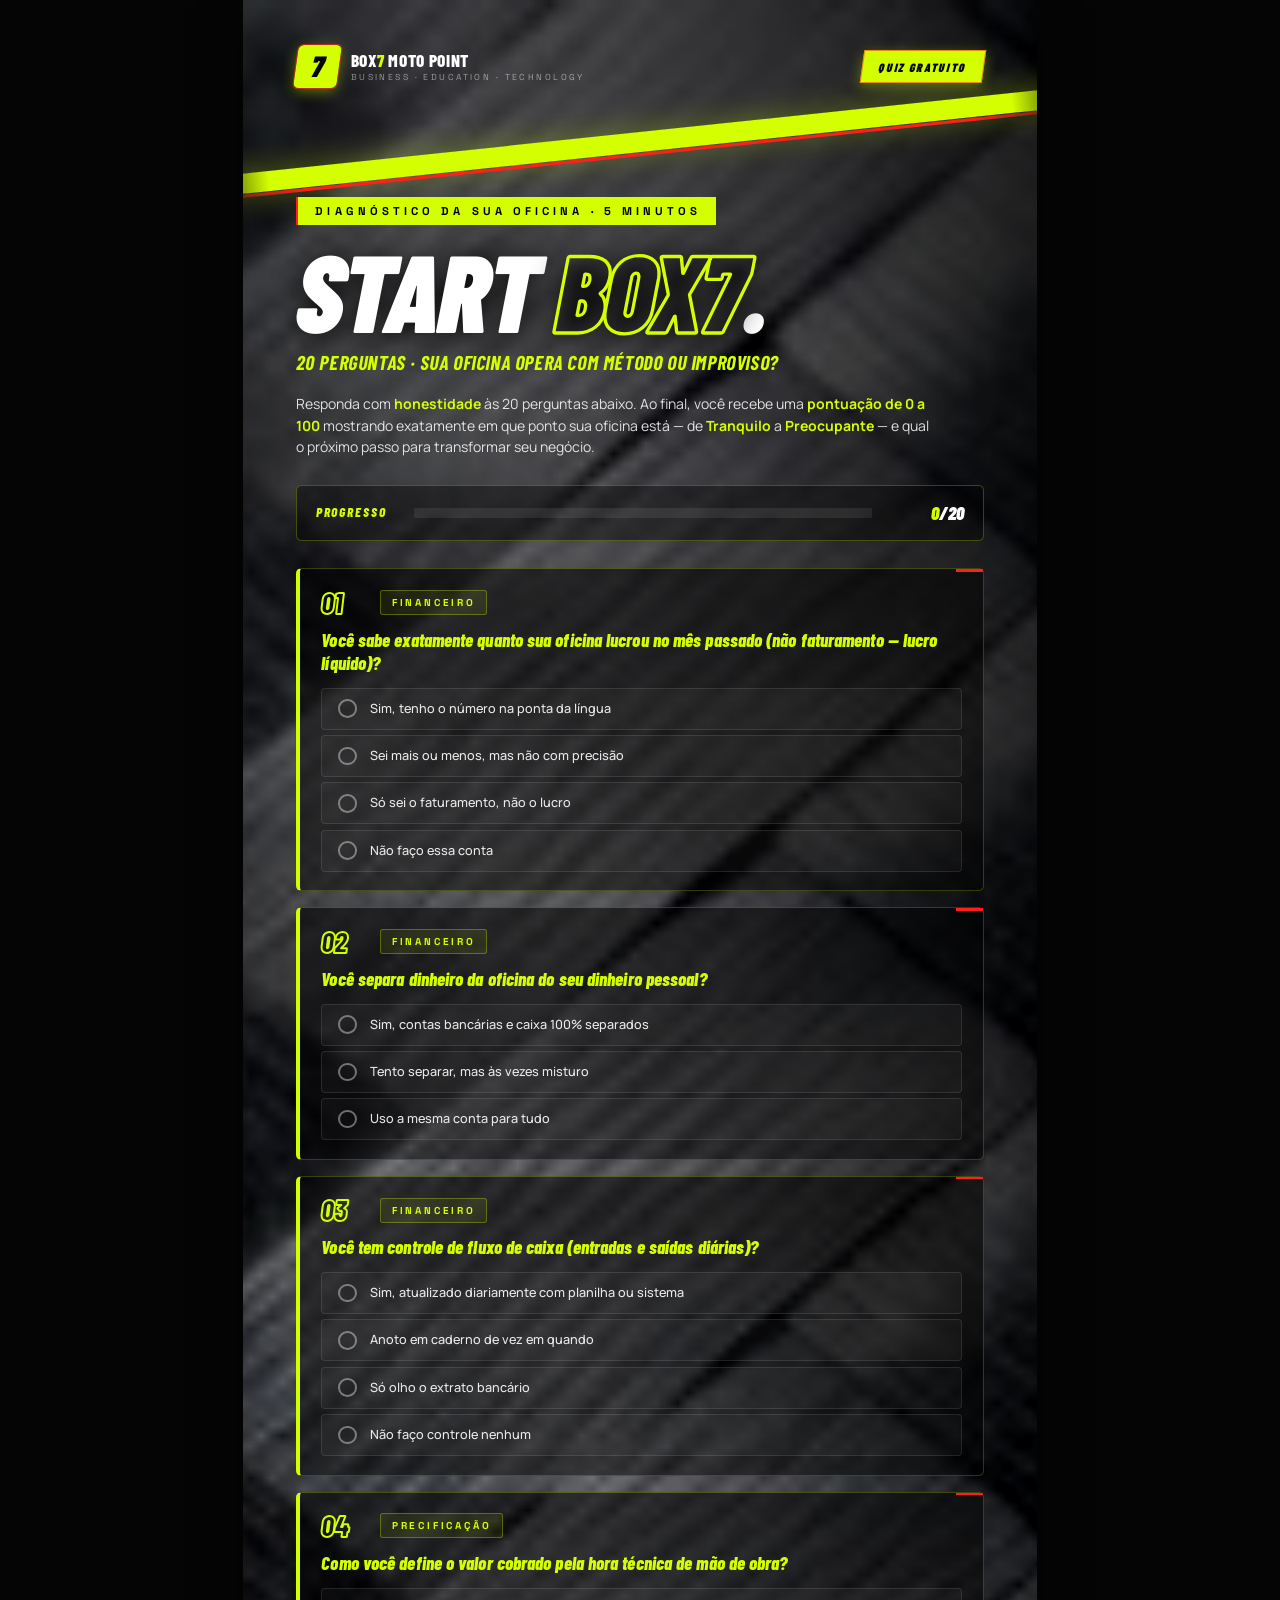
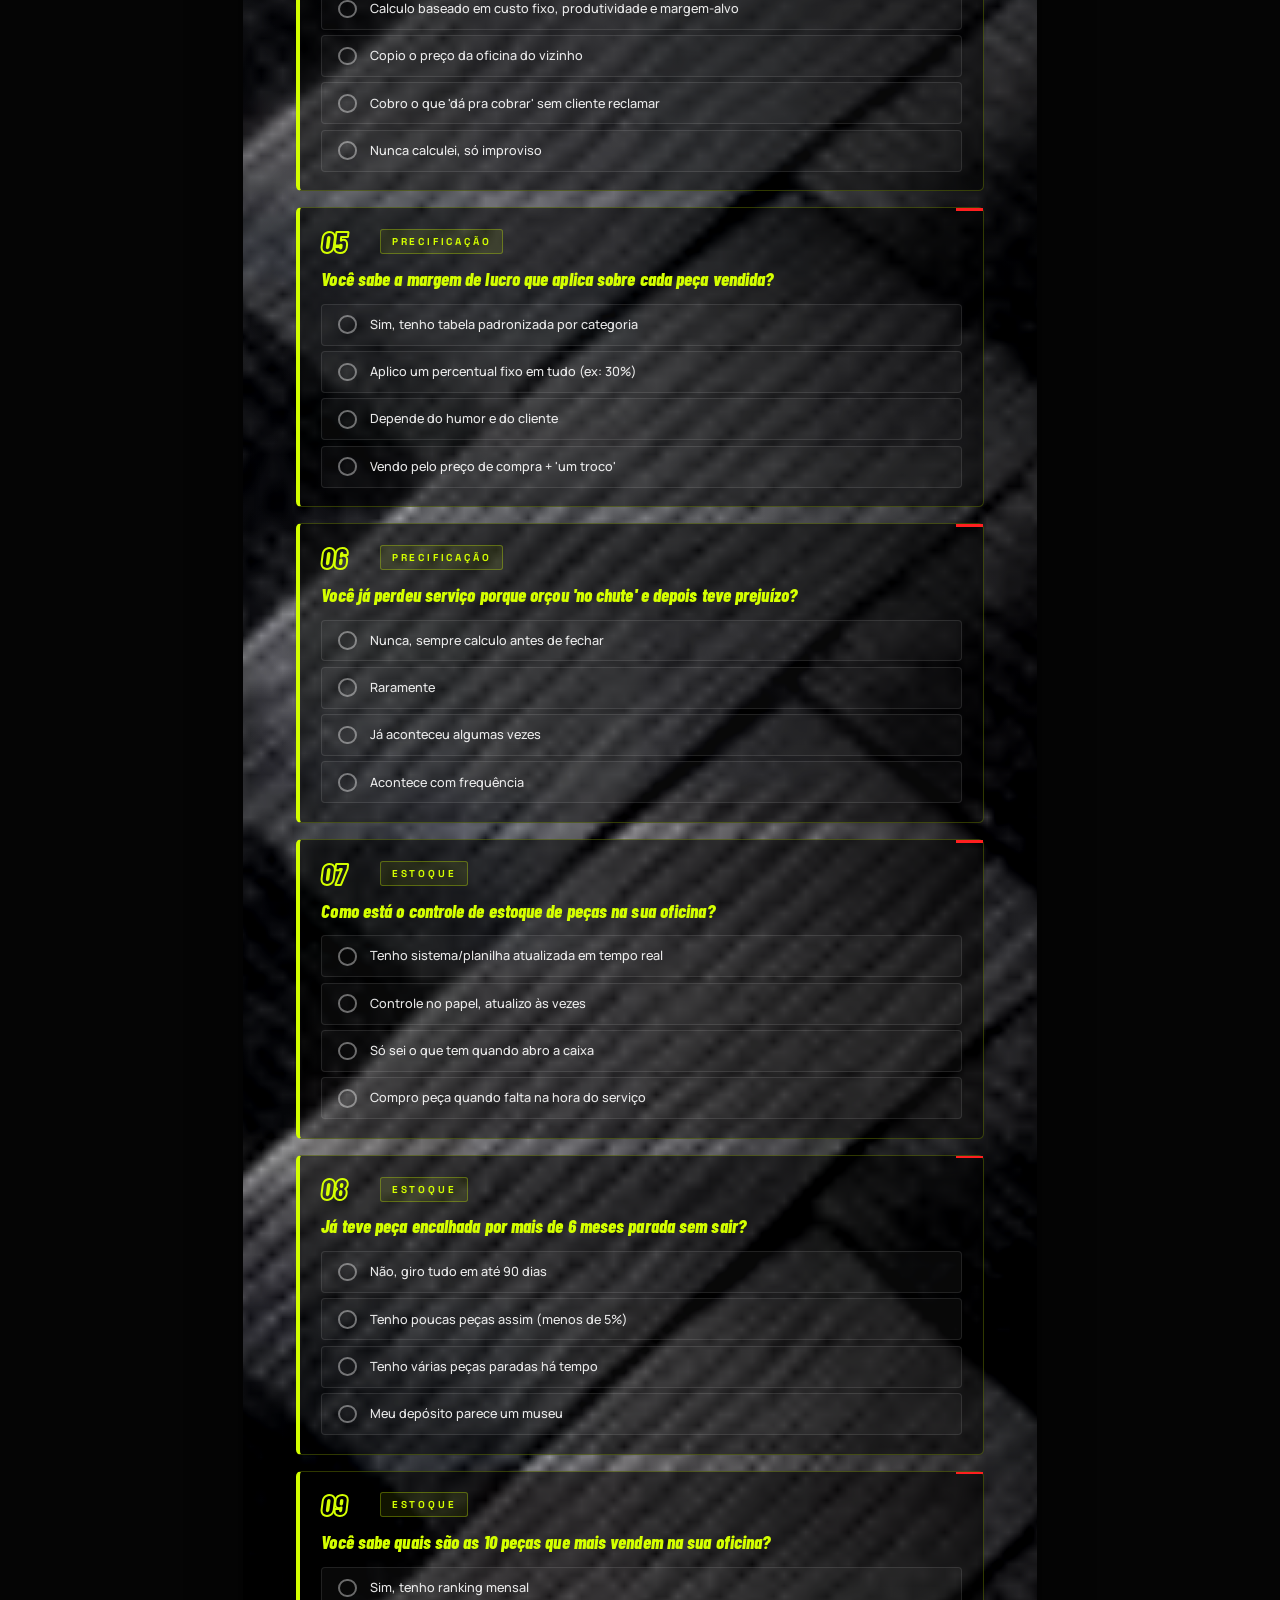
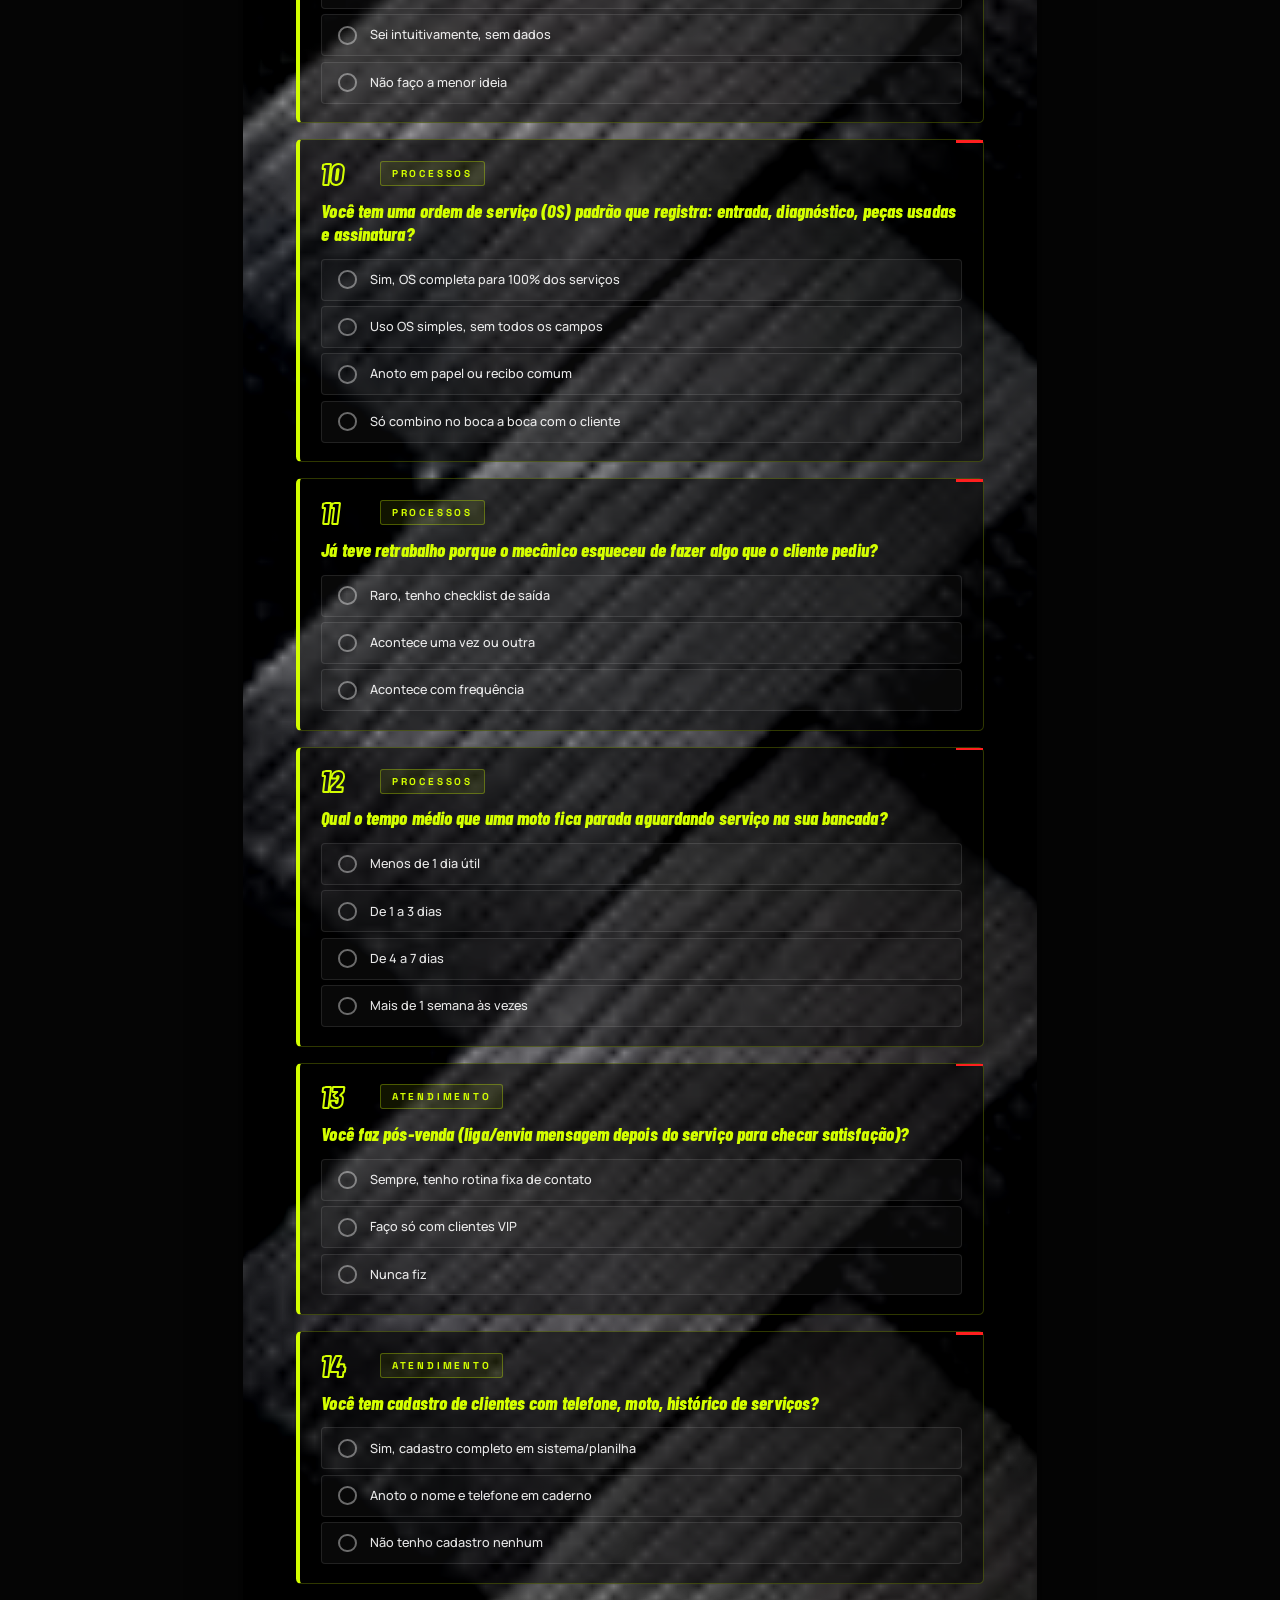
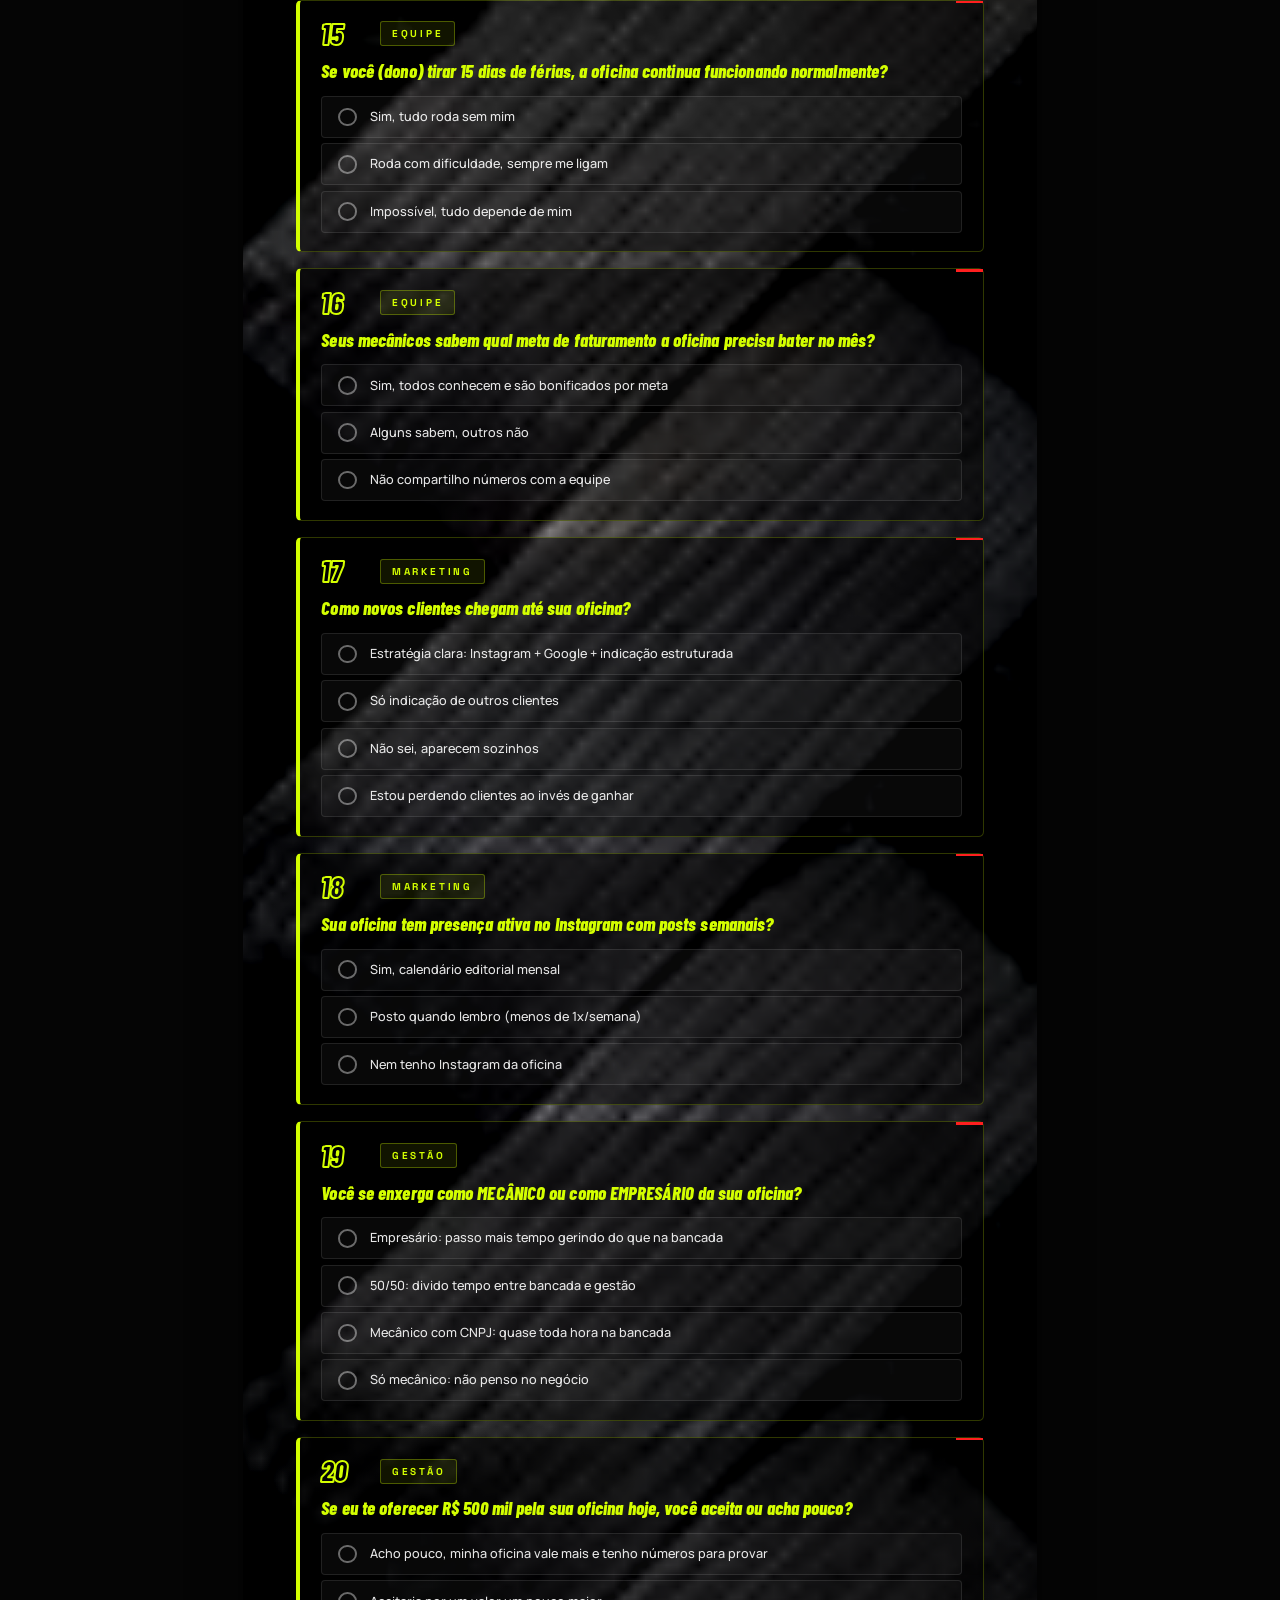
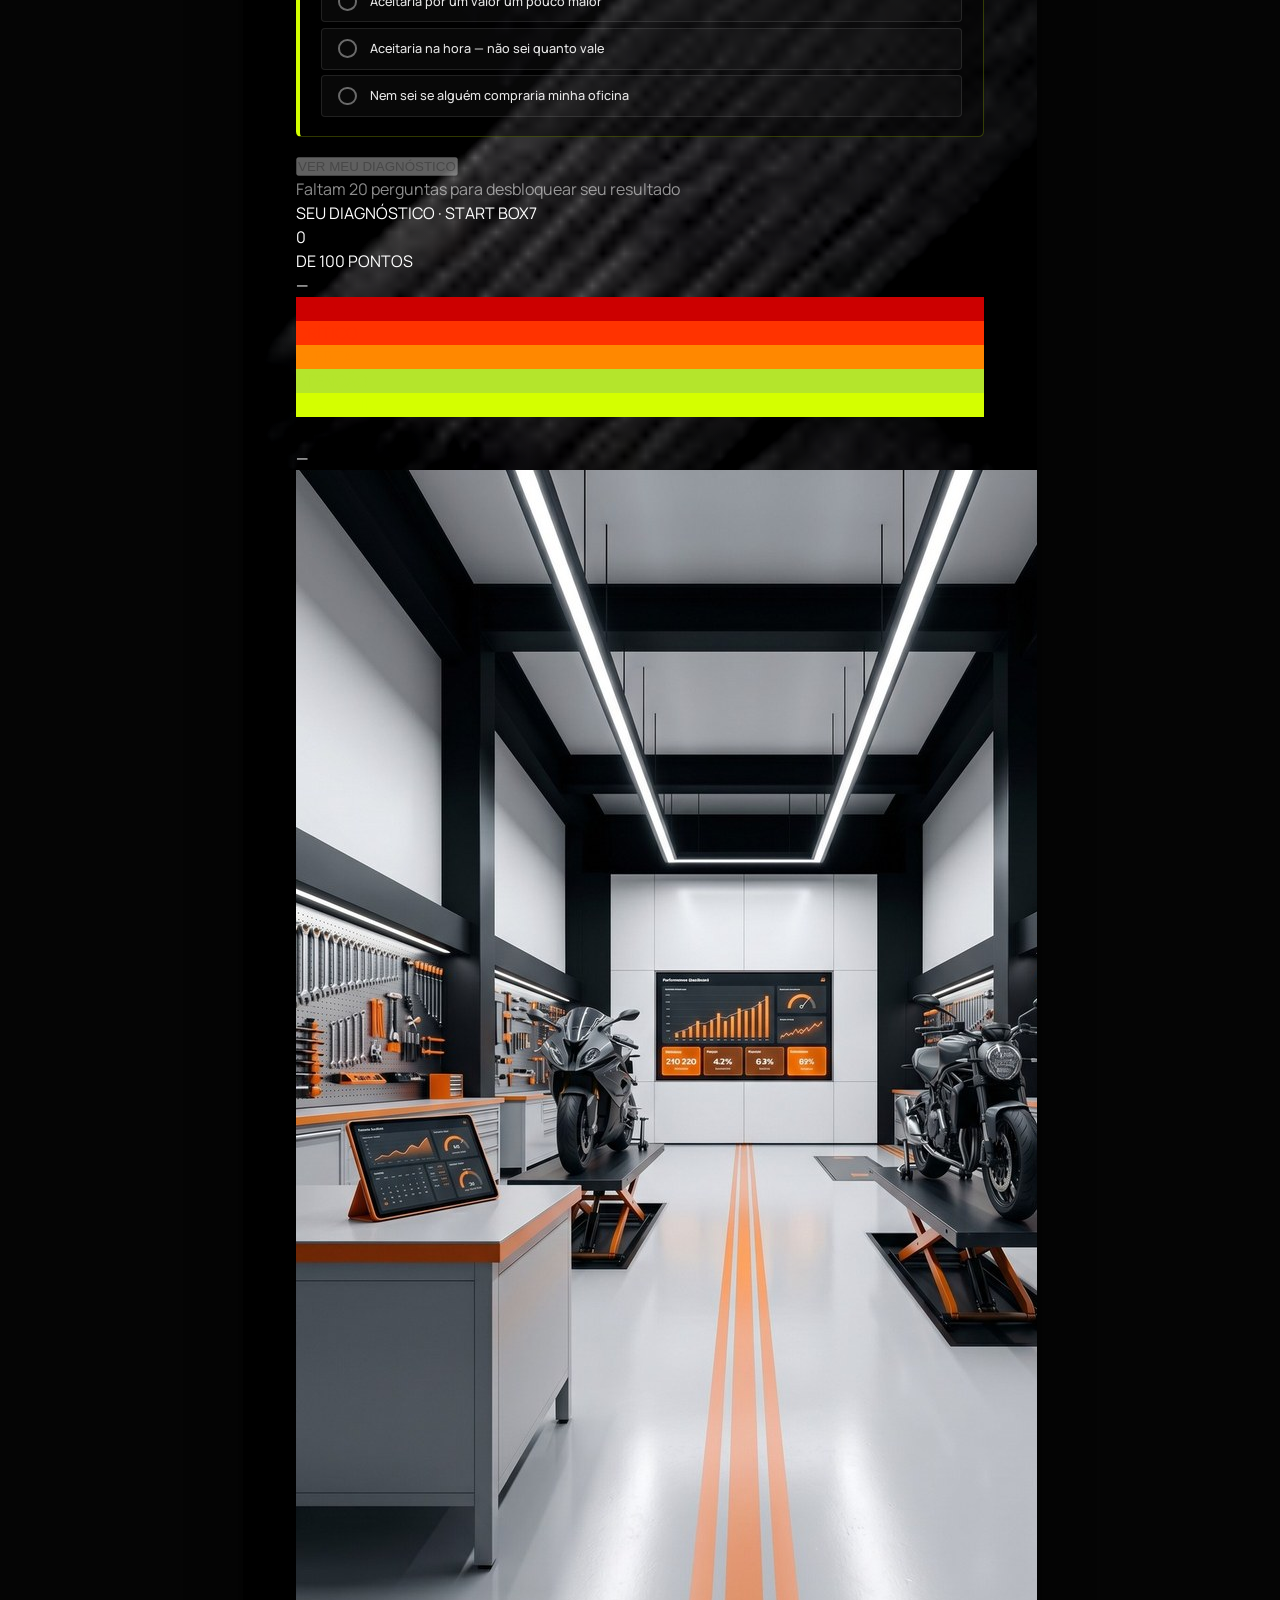
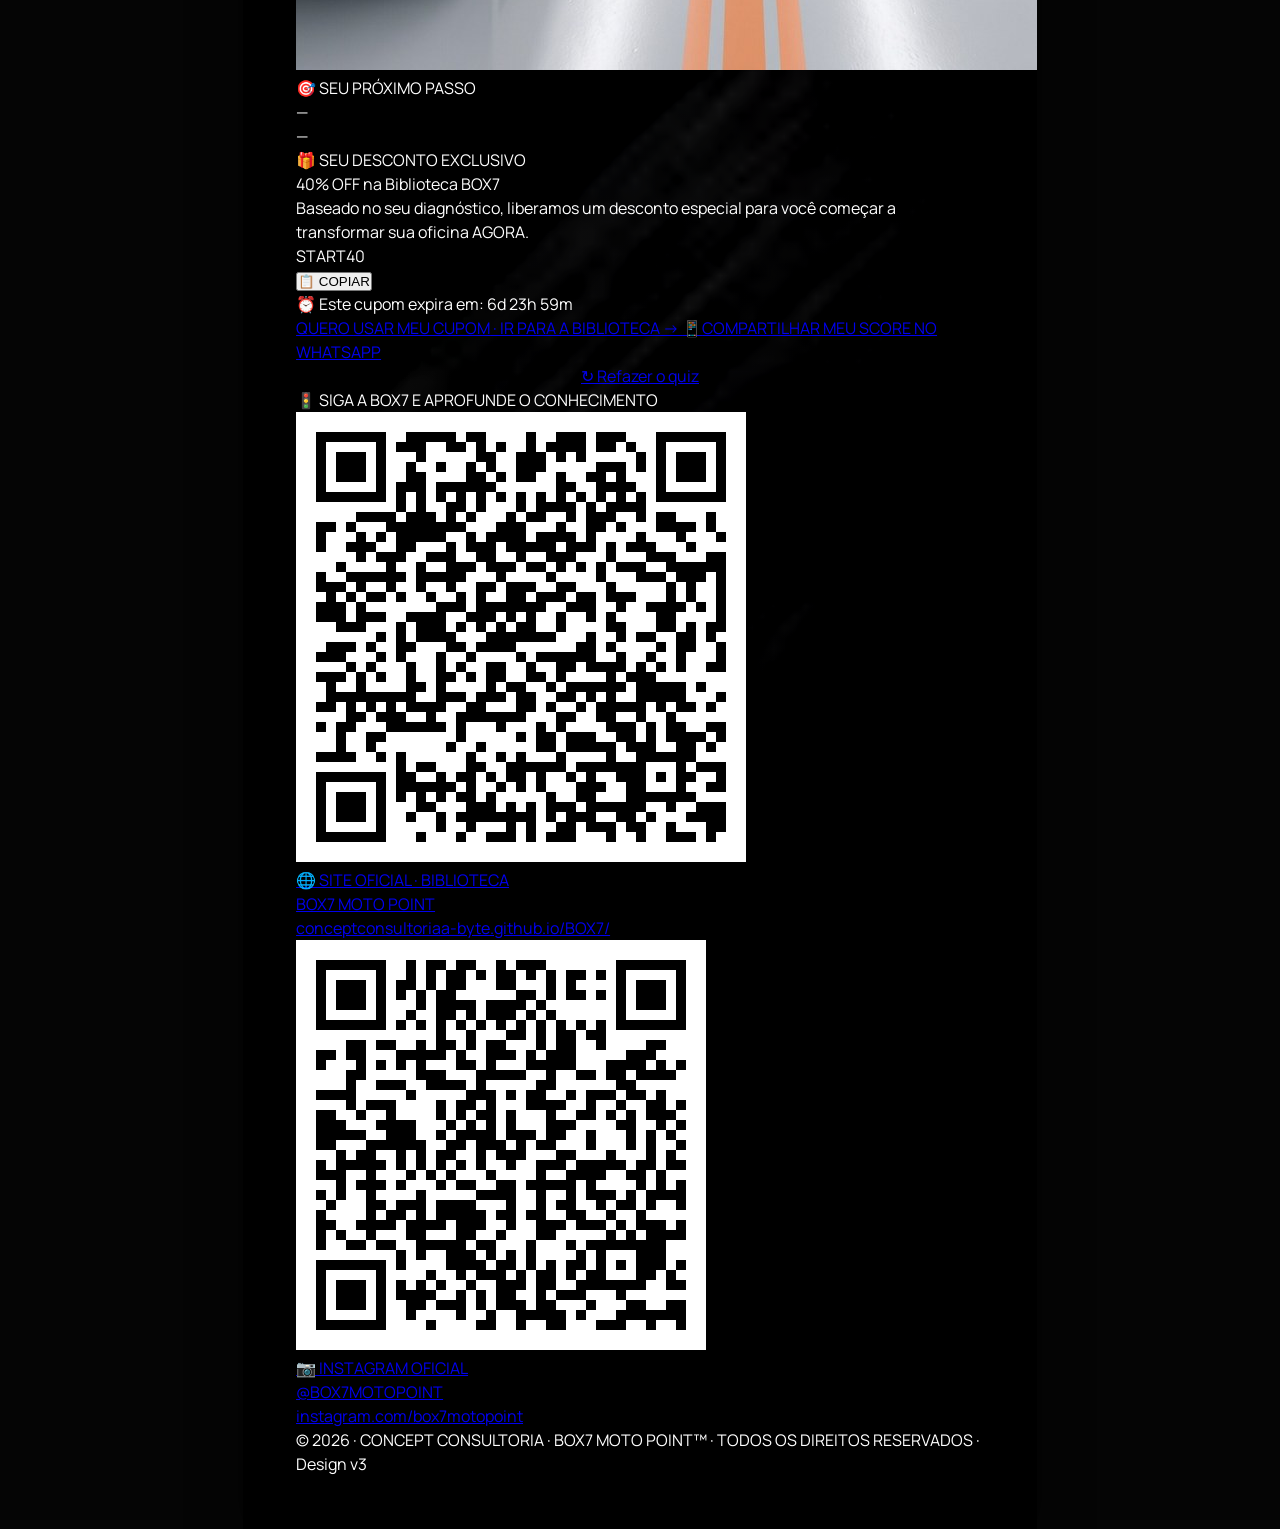
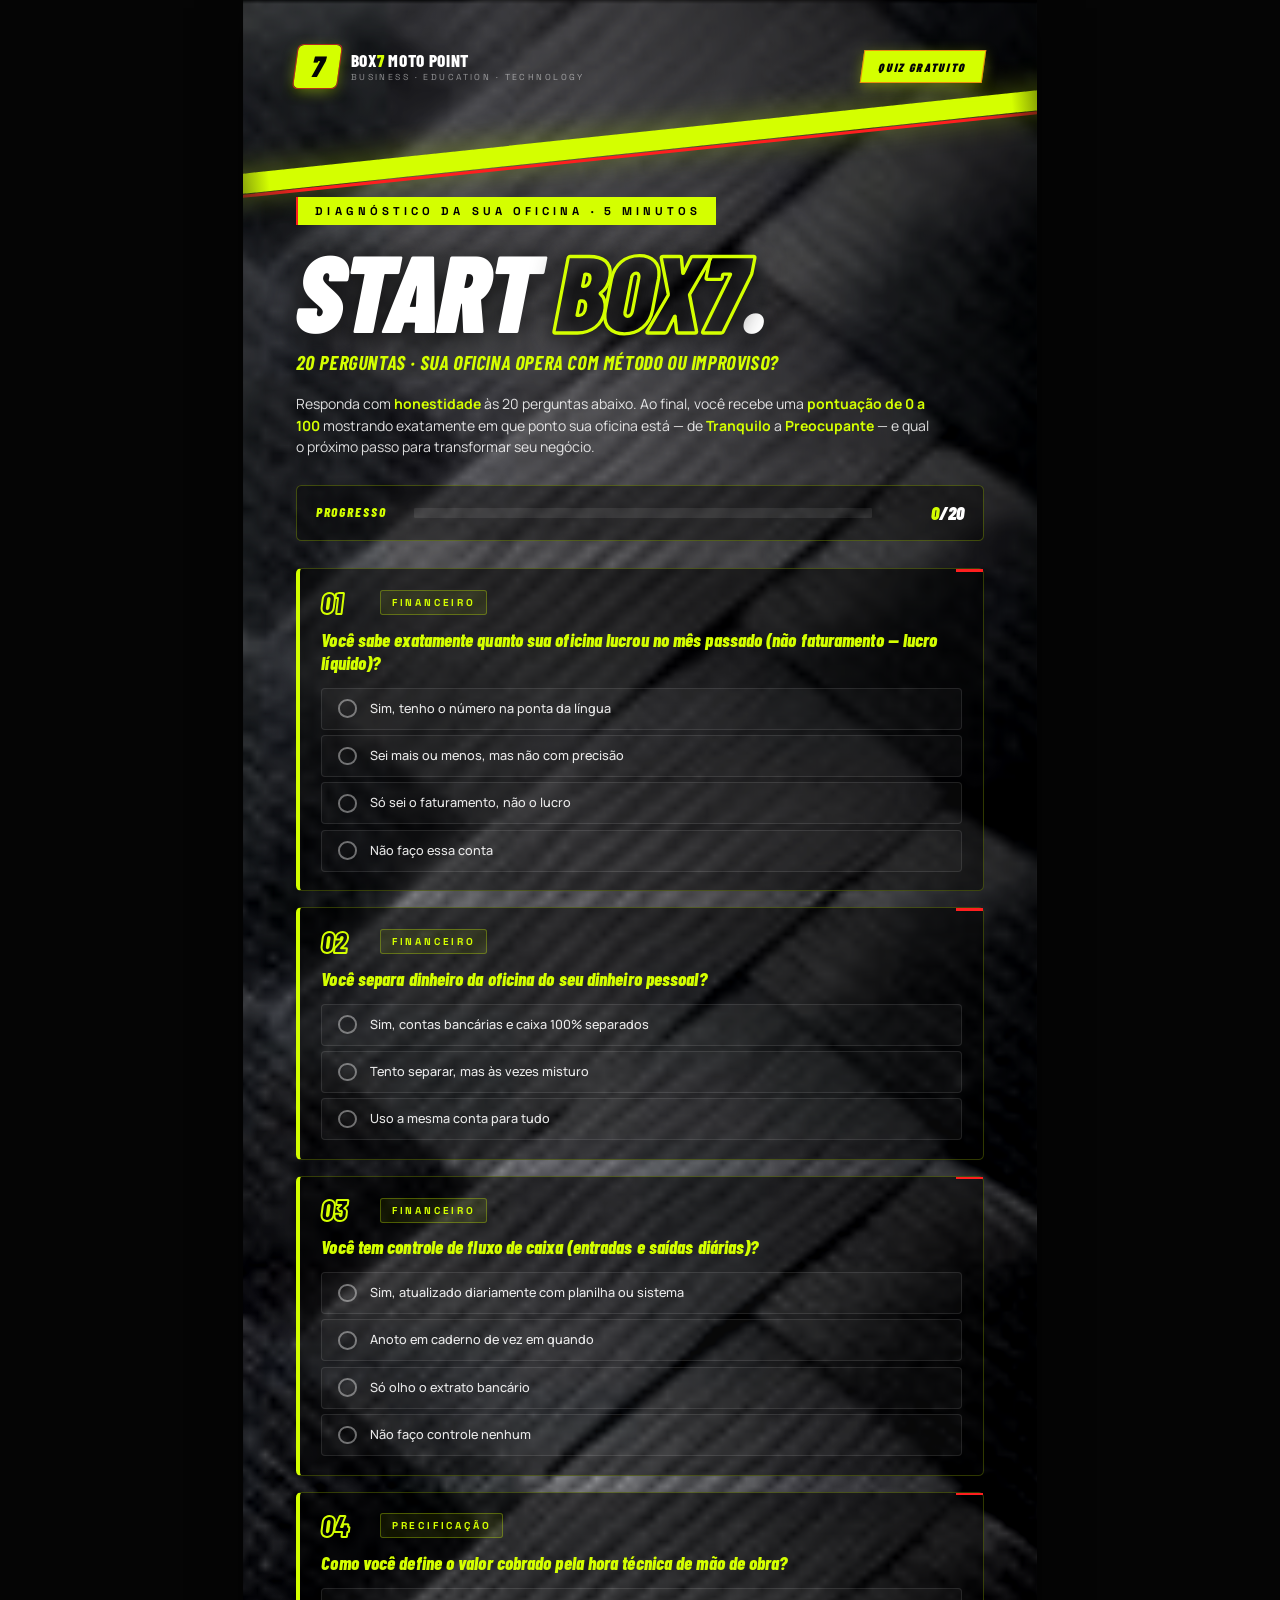
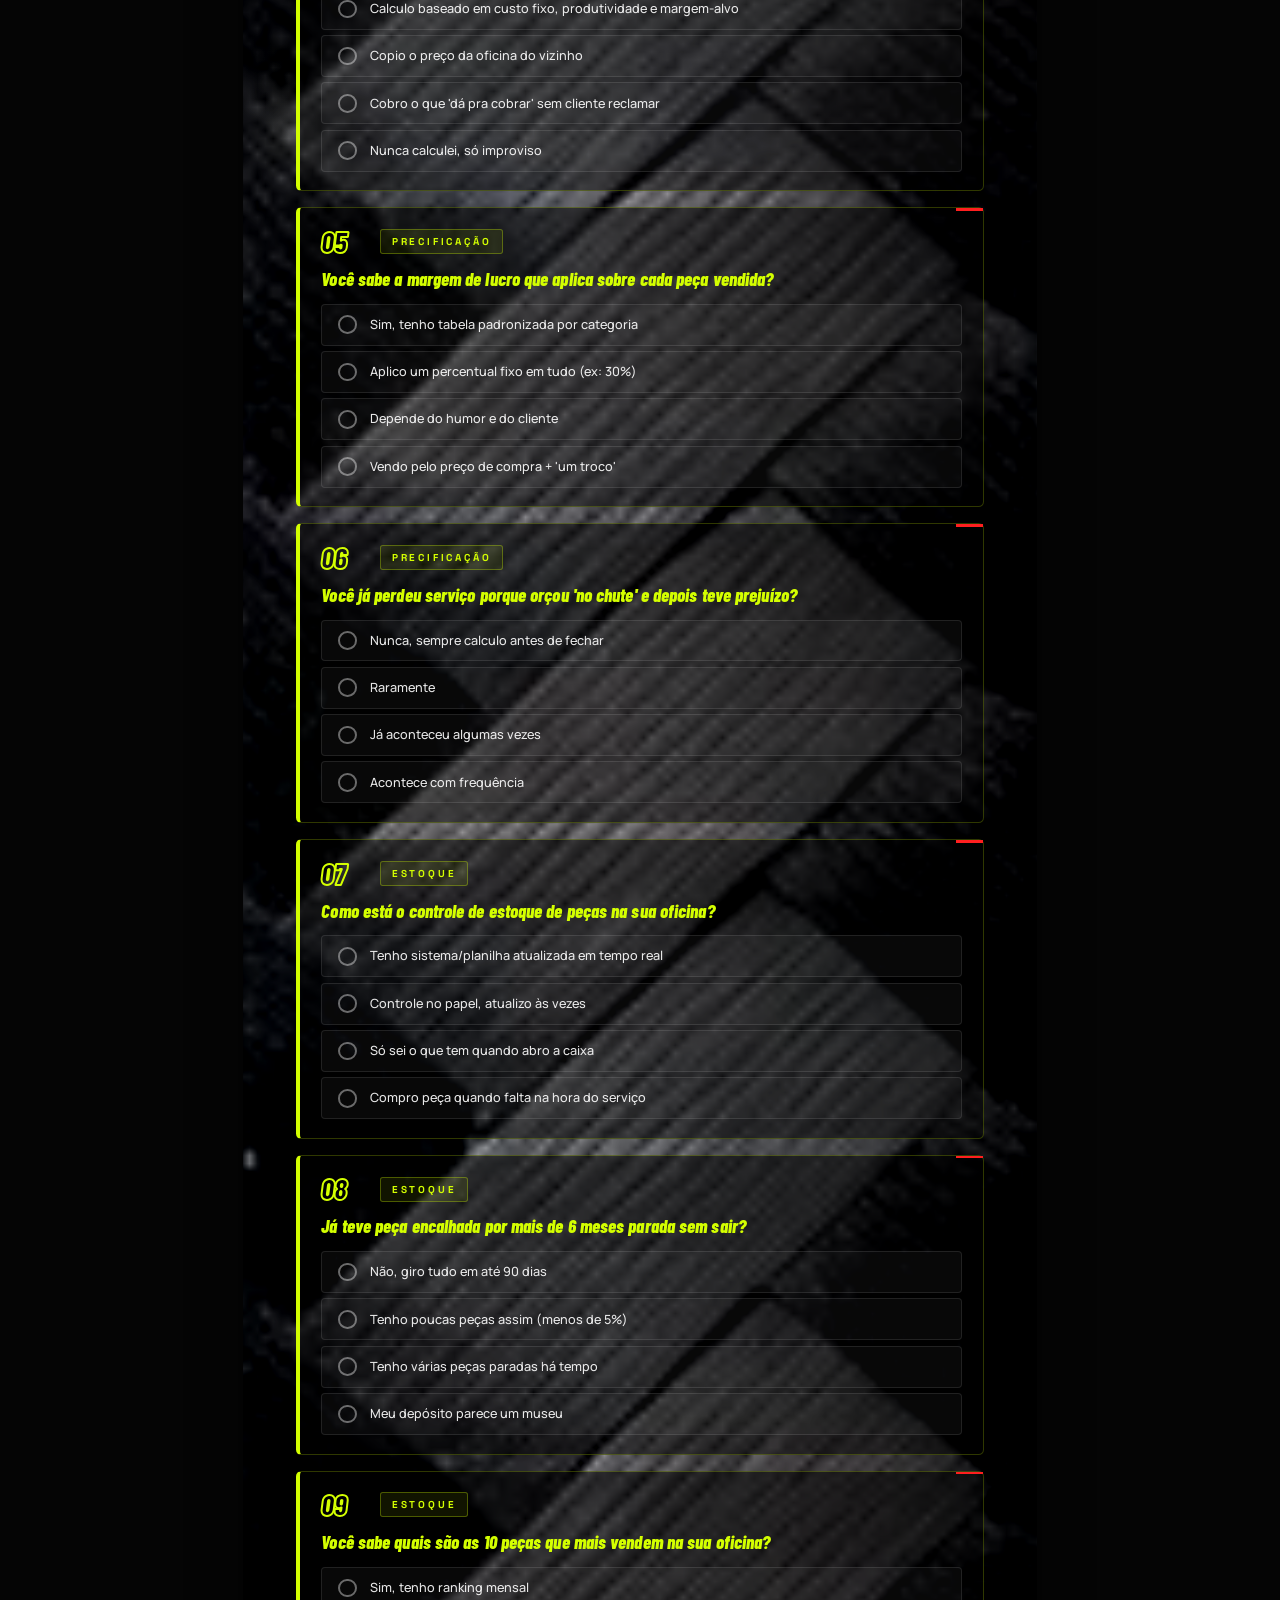
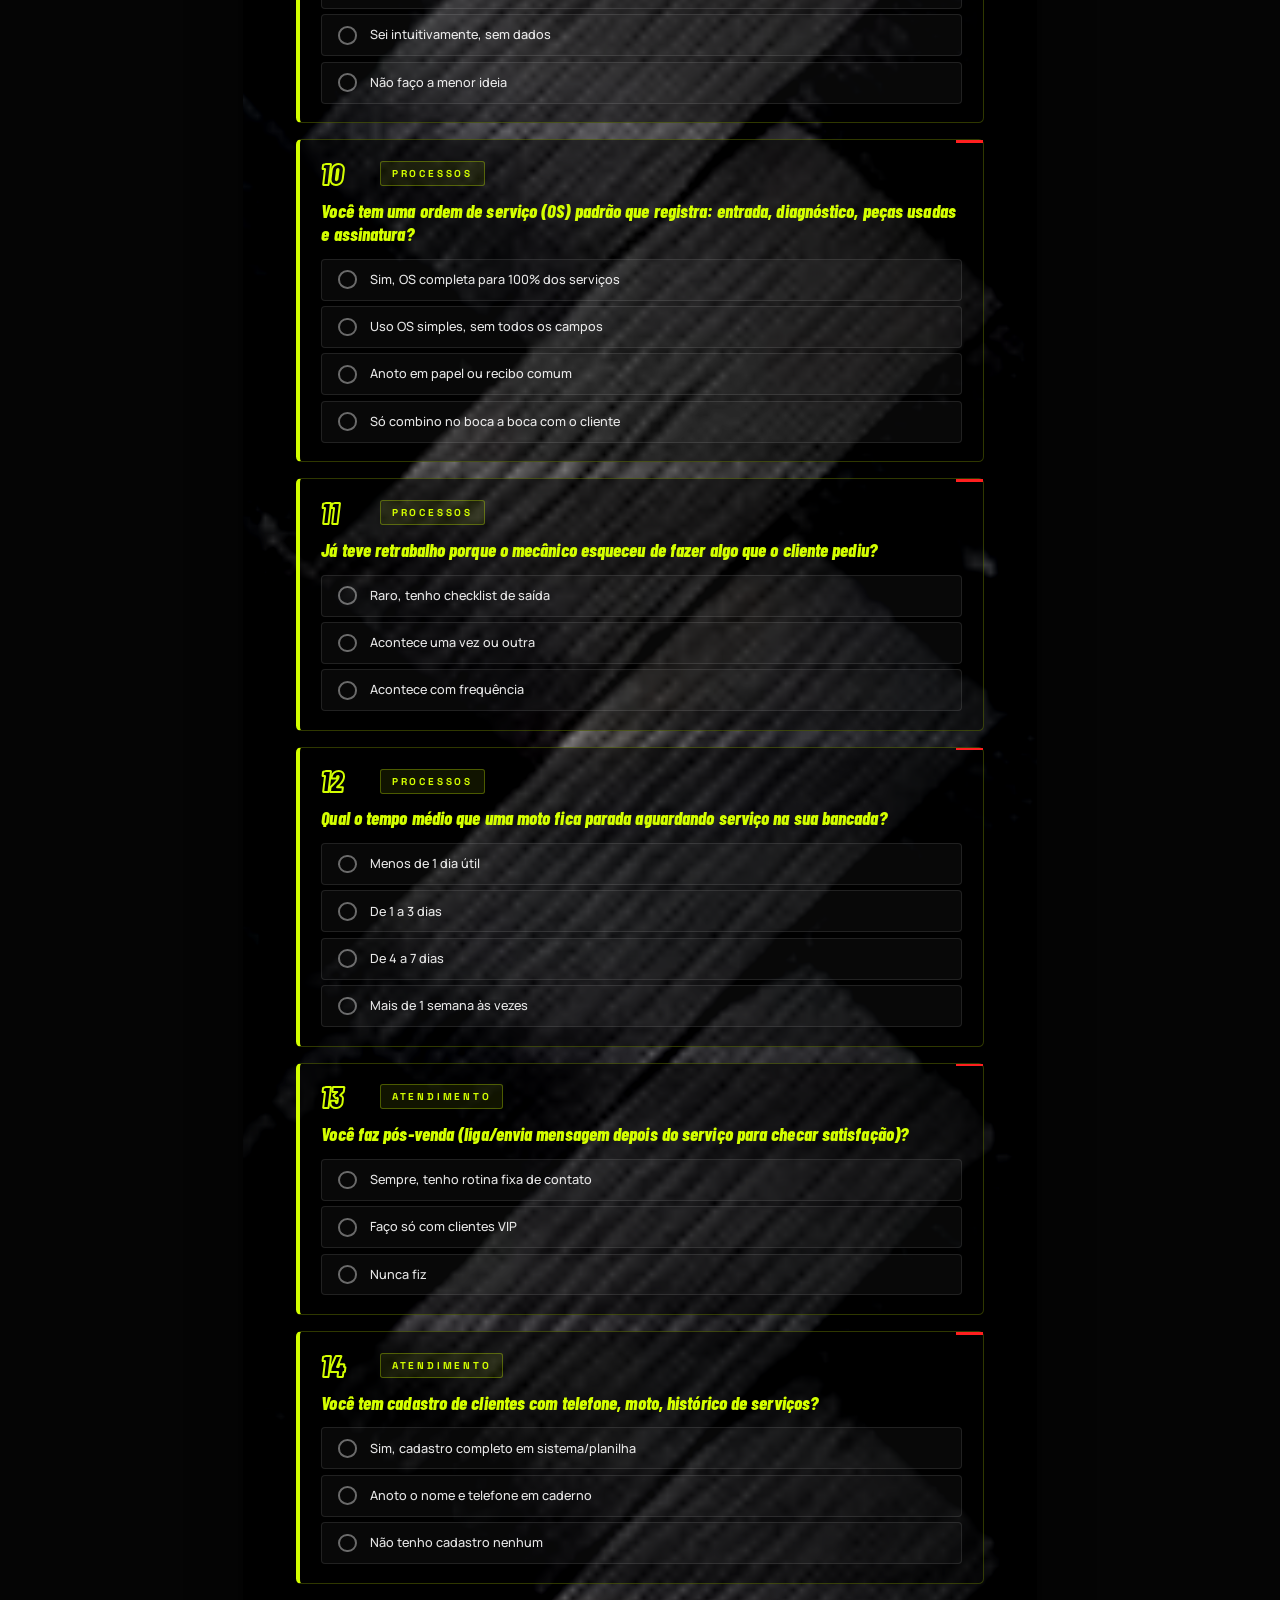
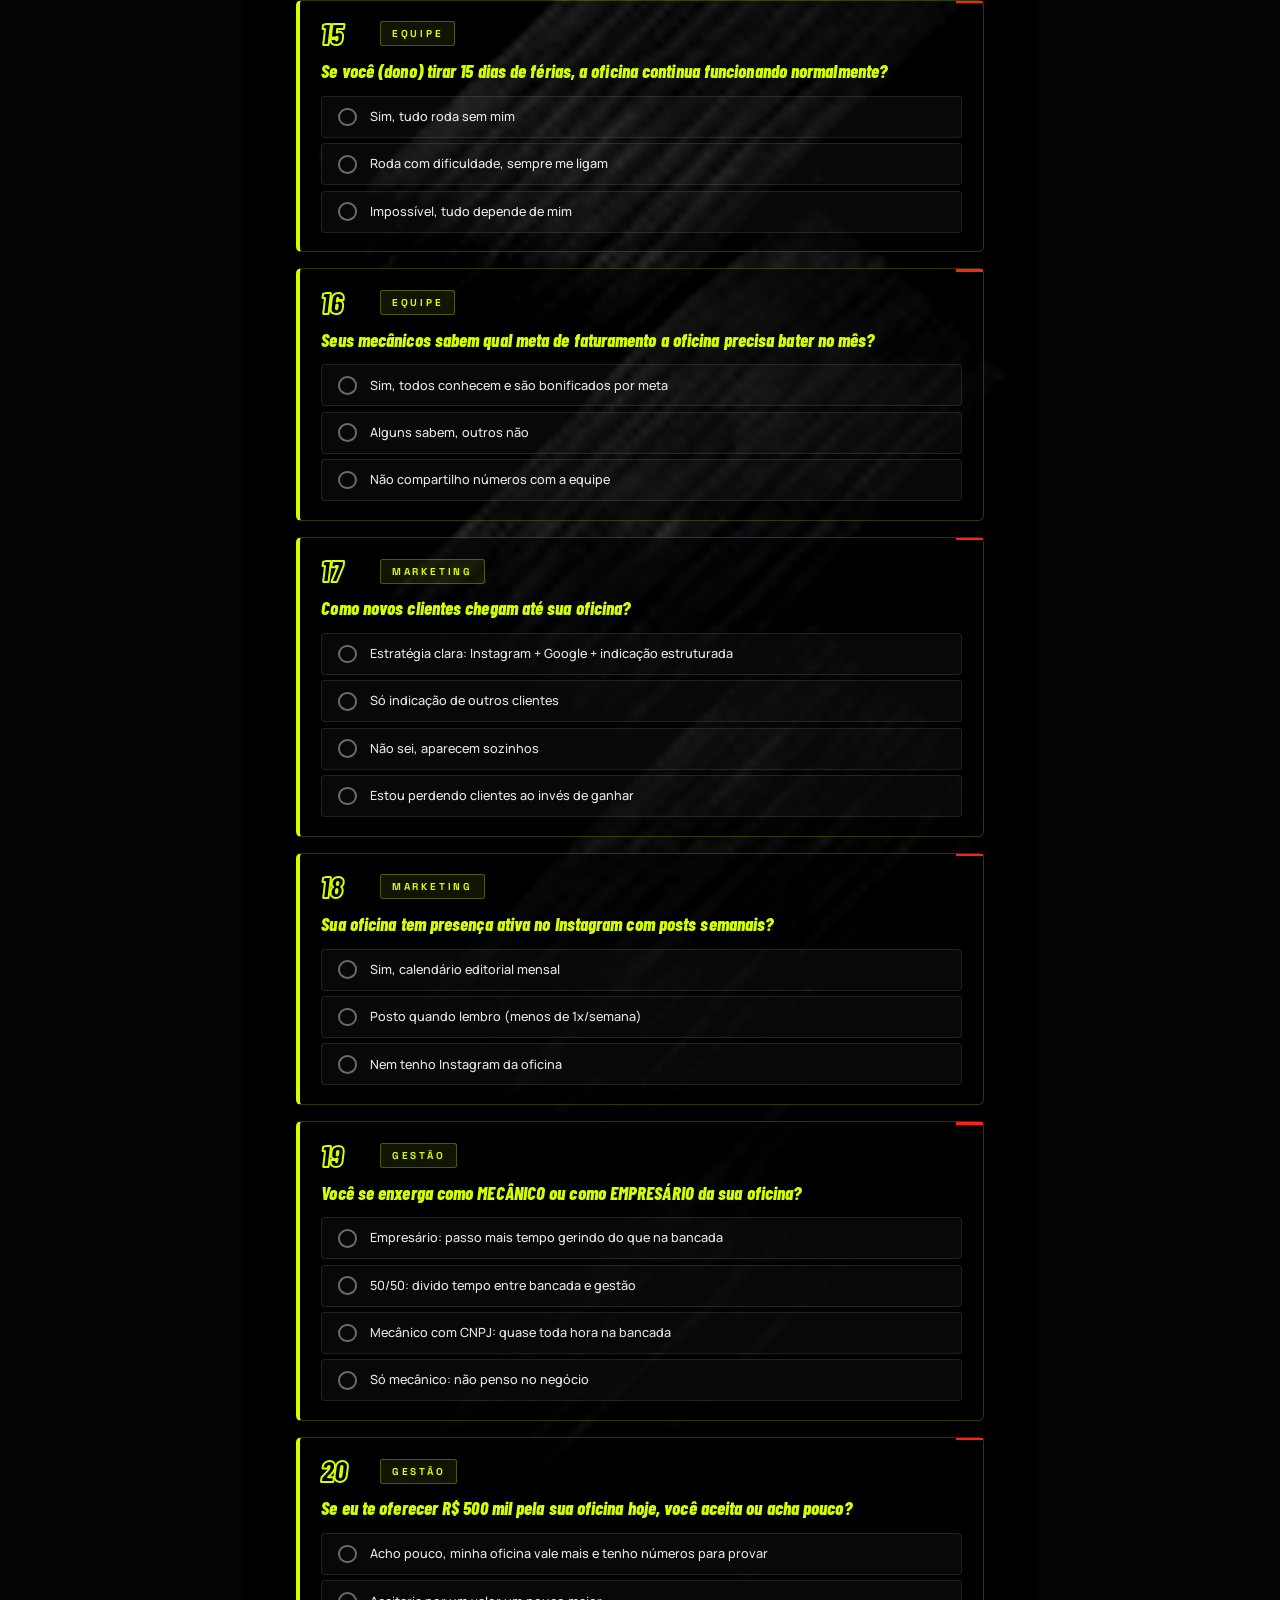
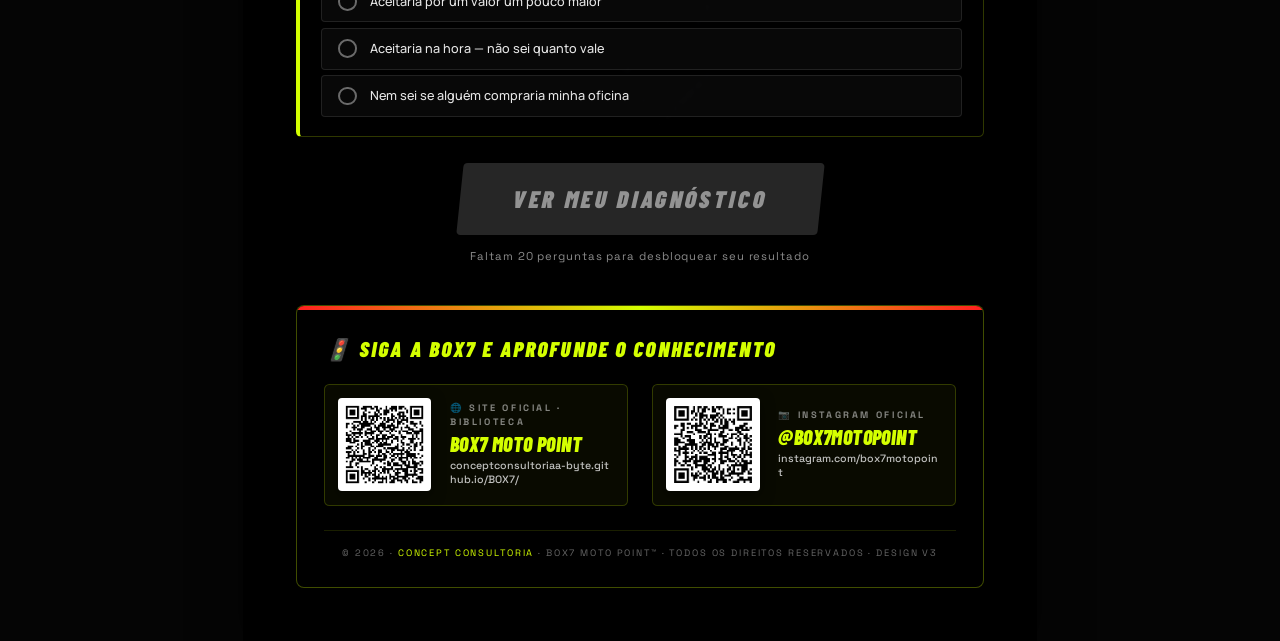
